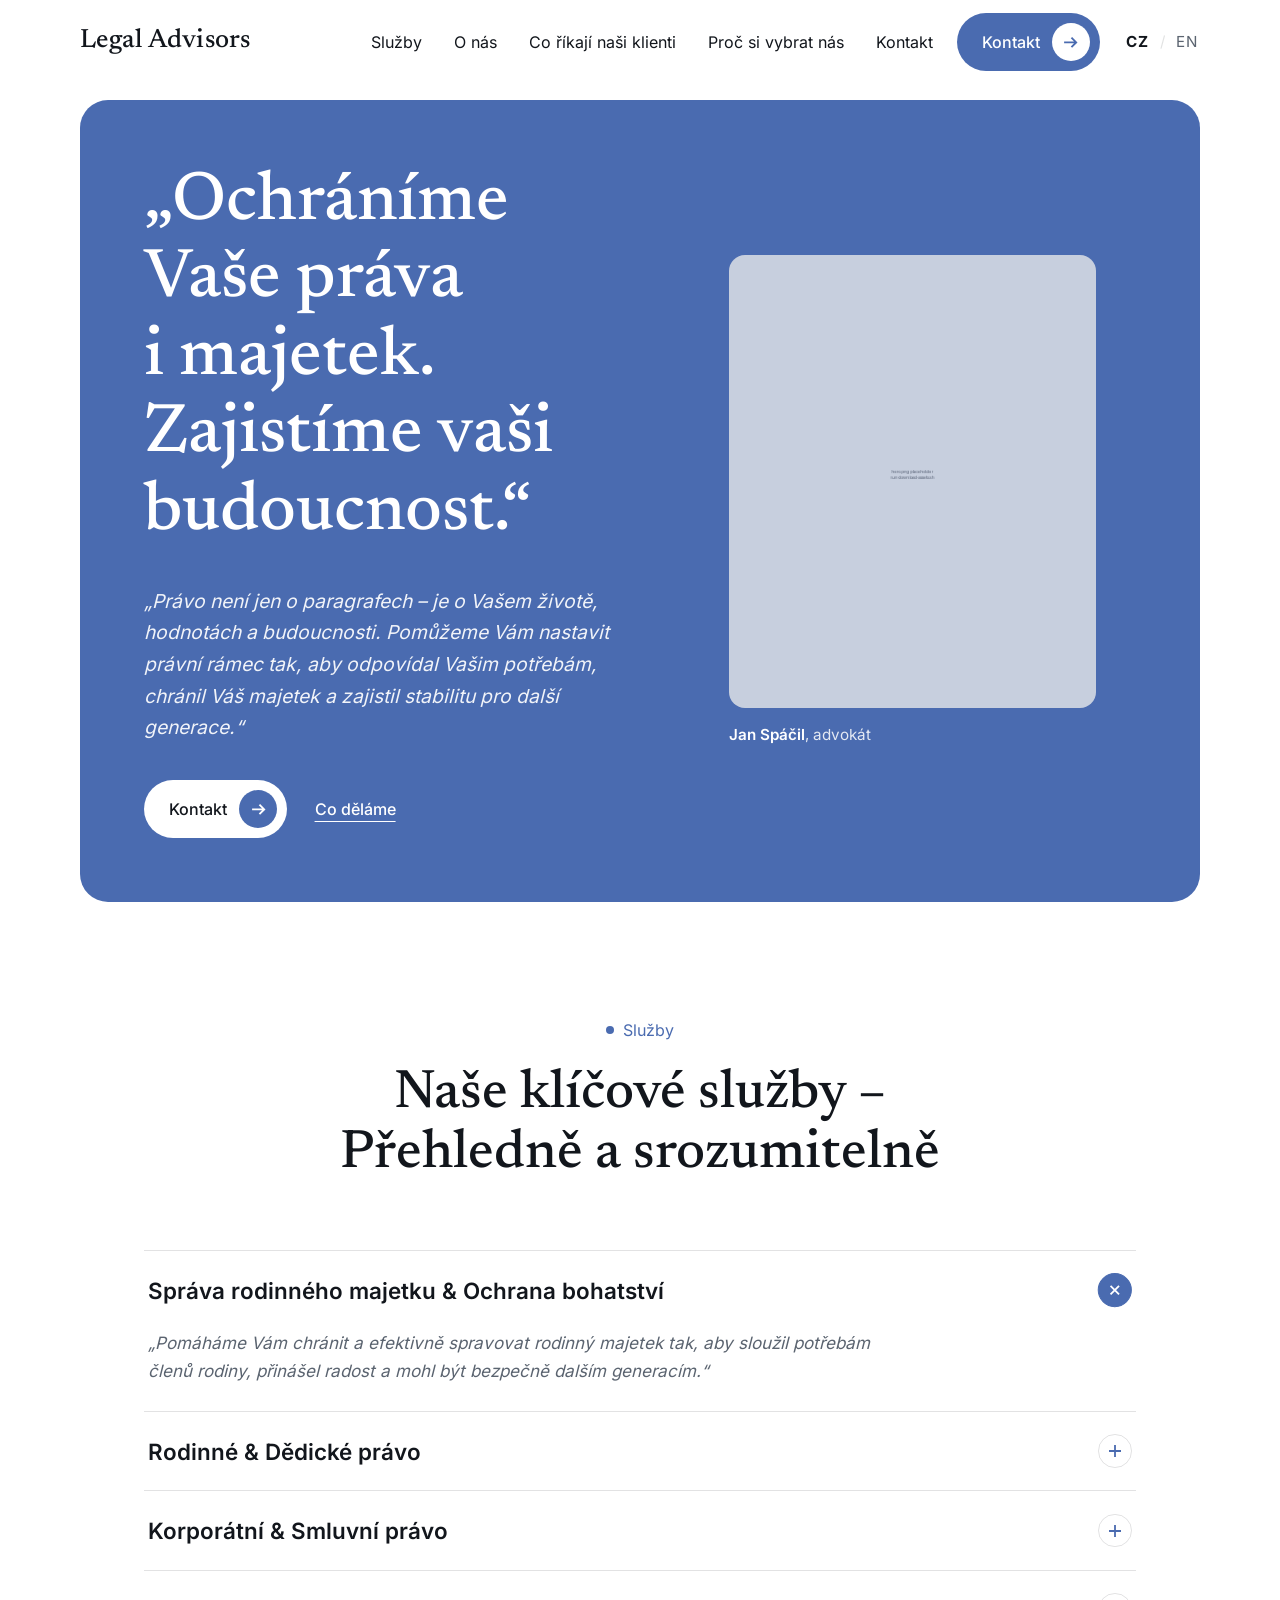
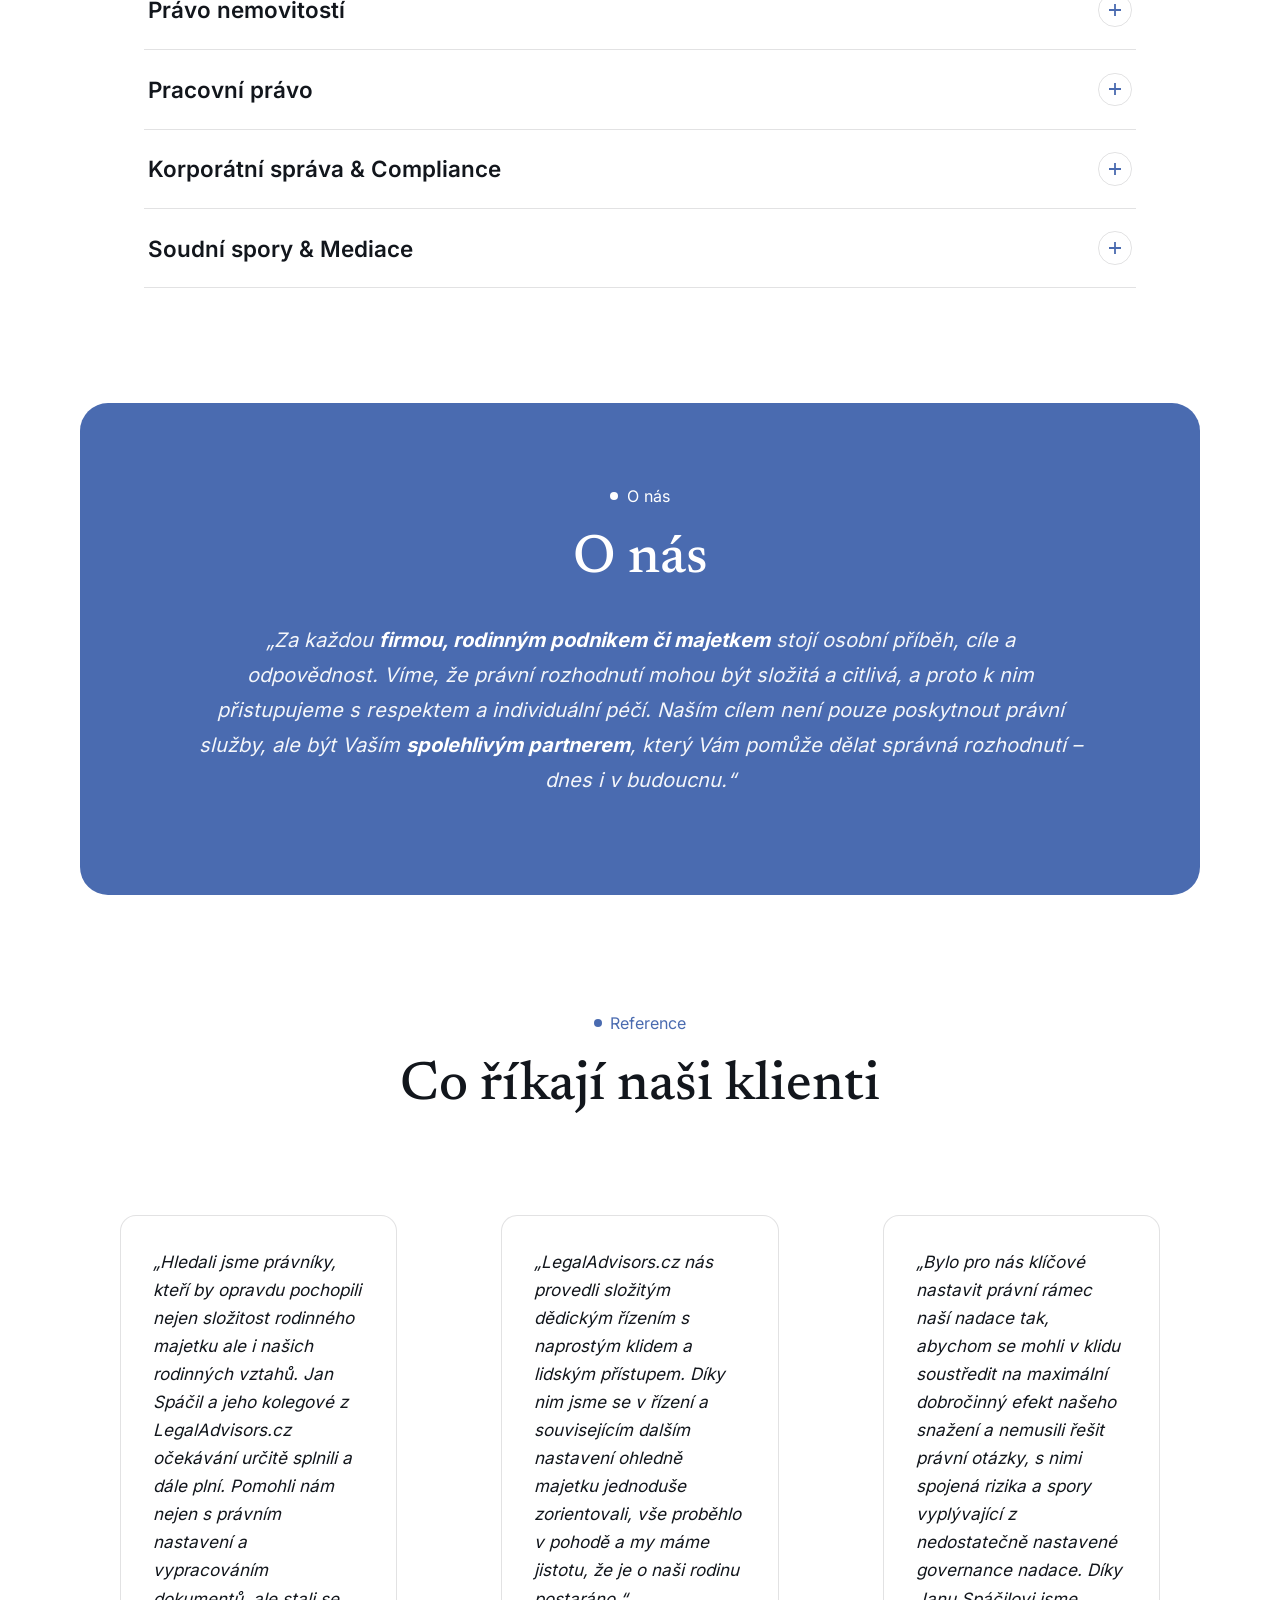
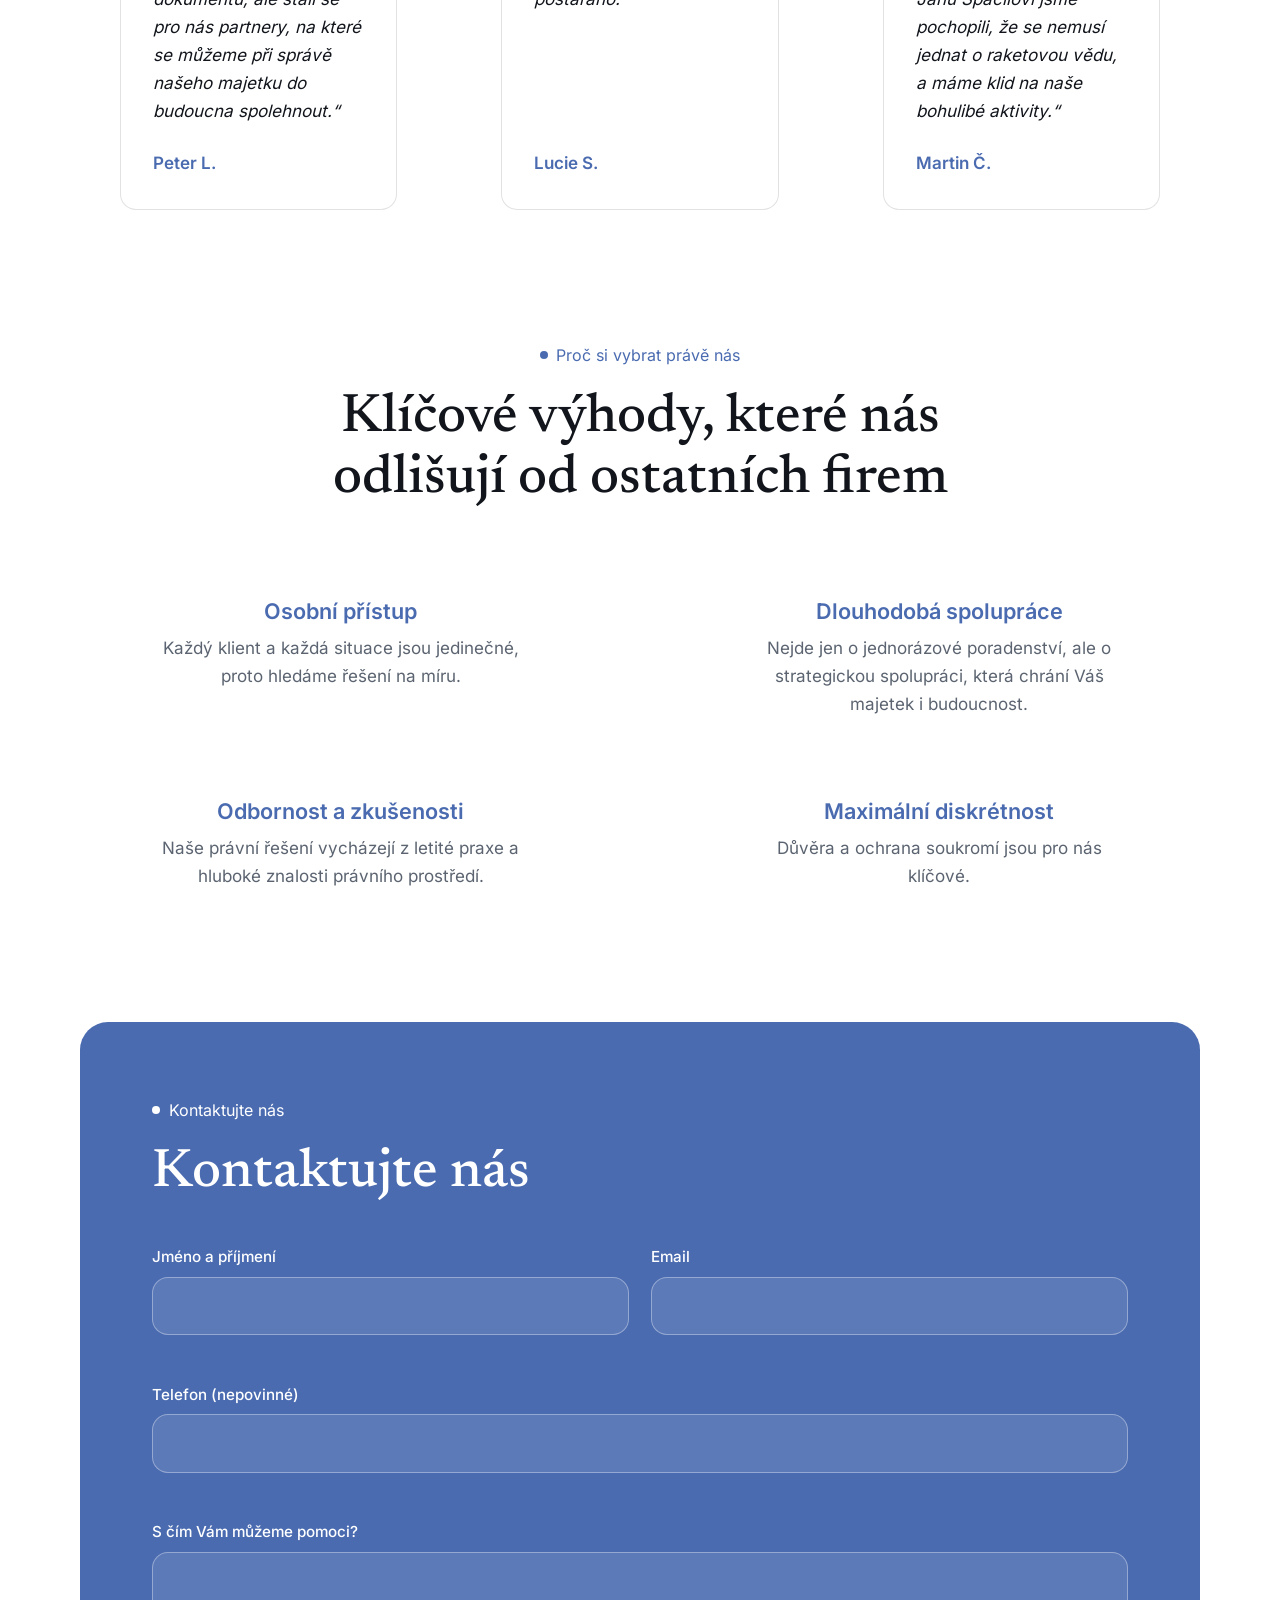
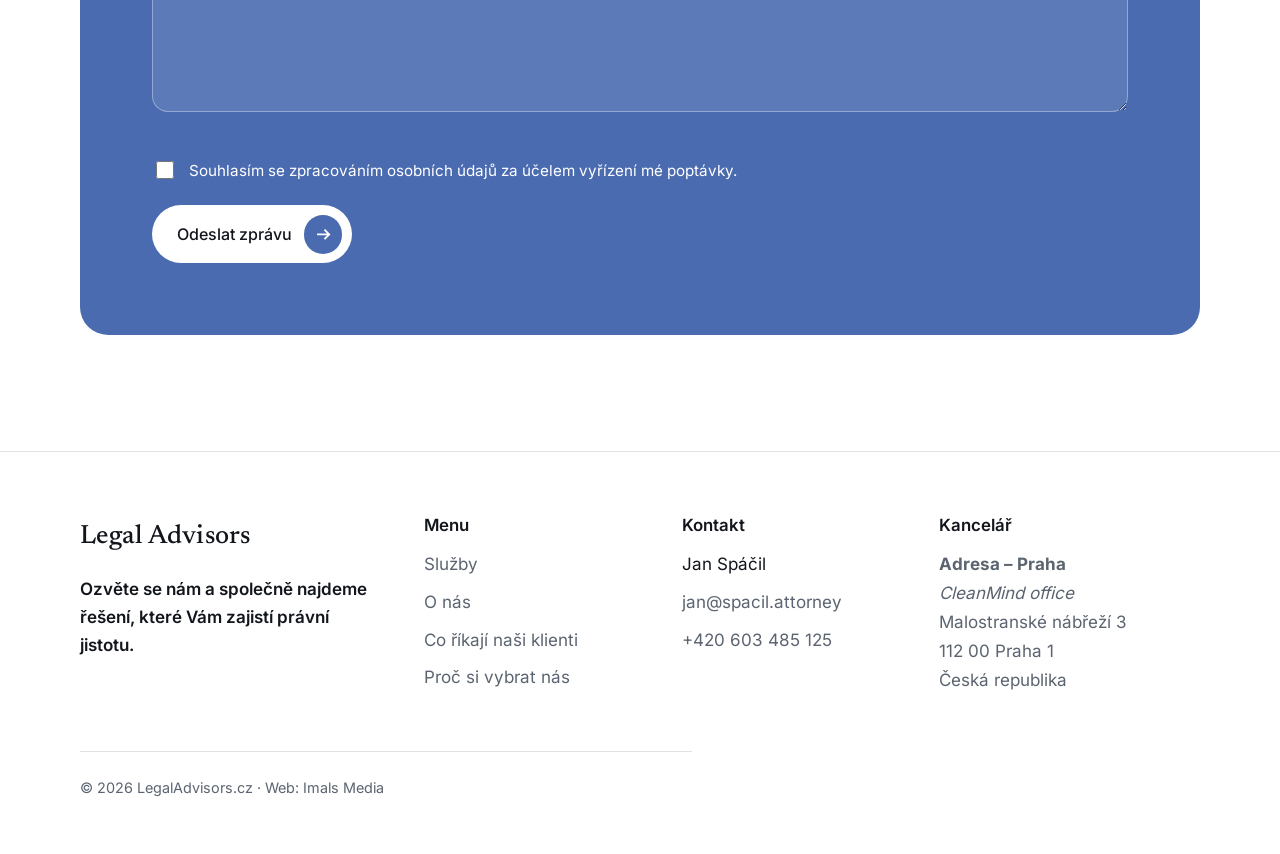
==== cz/index.html @ eec2914d "Add files via upload" ====
<!DOCTYPE html>
<html lang="cs">
<head>
  <meta charset="UTF-8">
  <meta name="viewport" content="width=device-width, initial-scale=1">
  <title>LegalAdvisors.cz | Advokátní služby pro rodiny, podnikatele a investory</title>
  <meta name="description" content="LegalAdvisors.cz — Spolupracujeme s podniky, investory a rodinami, abychom s jistotou a přehledností řešili složité právní záležitosti.">
  <link rel="canonical" href="https://legaladvisors.cz/cz/">
  <link rel="alternate" hreflang="cs" href="https://legaladvisors.cz/cz/">
  <link rel="alternate" hreflang="en" href="https://legaladvisors.cz/">
  <link rel="alternate" hreflang="x-default" href="https://legaladvisors.cz/">
  <meta property="og:type" content="website">
  <meta property="og:url" content="https://legaladvisors.cz/cz/">
  <meta property="og:title" content="LegalAdvisors.cz">
  <meta property="og:description" content="Ochráníme Vaše práva i majetek. Zajistíme vaši budoucnost.">
  <meta property="og:image" content="https://legaladvisors.cz/assets/img/og.png">
  <meta name="twitter:card" content="summary_large_image">
  <link rel="icon" href="/assets/img/favicon.svg" type="image/svg+xml">
  <link rel="preload" href="/assets/fonts/newsreader-latin-ext-wght-normal.woff2" as="font" type="font/woff2" crossorigin>
  <link rel="preload" href="/assets/fonts/inter-latin-ext-wght-normal.woff2" as="font" type="font/woff2" crossorigin>
  <link rel="stylesheet" href="/assets/css/style.css">
  <script type="application/ld+json">
  {
    "@context": "https://schema.org",
    "@type": "LegalService",
    "name": "LegalAdvisors.cz",
    "url": "https://legaladvisors.cz/",
    "email": "jan@spacil.attorney",
    "telephone": "+420603485125",
    "founder": { "@type": "Person", "name": "Jan Spáčil" },
    "address": {
      "@type": "PostalAddress",
      "streetAddress": "Malostranské nábřeží 3",
      "postalCode": "112 00",
      "addressLocality": "Praha 1",
      "addressCountry": "CZ"
    },
    "areaServed": "CZ"
  }
  </script>
</head>
<body>
  <a class="skip-link" href="#main">Přeskočit na obsah</a>

  <header class="site-header">
    <div class="container header-inner">
      <a class="logo" href="/cz/">Legal Advisors</a>
      <nav class="site-nav" id="site-nav" aria-label="Hlavní navigace">
        <ul>
          <li><a href="#services">Služby</a></li>
          <li><a href="#about">O nás</a></li>
          <li><a href="#stories">Co říkají naši klienti</a></li>
          <li><a href="#why-us">Proč si vybrat nás</a></li>
          <li><a href="#contact">Kontakt</a></li>
        </ul>
      </nav>
      <a class="btn btn-primary header-cta" href="#contact">
        <span class="btn-label">Kontakt</span>
        <span class="btn-icon" aria-hidden="true">
          <svg viewBox="0 0 16 16" fill="none" stroke="currentColor" stroke-width="1.8"><path d="M2 8h11M9 3.5 13.5 8 9 12.5"/></svg>
        </span>
      </a>
      <nav class="lang-switch" aria-label="Výběr jazyka">
        <span class="active" aria-current="true" lang="cs">CZ</span>
        <span class="sep" aria-hidden="true">/</span>
        <a href="/" hreflang="en" lang="en" data-lang-link>EN</a>
      </nav>
      <button class="nav-toggle" aria-expanded="false" aria-controls="site-nav" aria-label="Otevřít menu">
        <svg viewBox="0 0 20 20" fill="none" stroke="currentColor" stroke-width="1.8" aria-hidden="true"><path d="M2 5h16M2 10h16M2 15h16"/></svg>
      </button>
    </div>
  </header>

  <main id="main">

    <section class="hero container">
      <div class="hero-card on-blue">
        <div>
          <h1 class="hero-title">„Ochráníme Vaše práva i&nbsp;majetek. Zajistíme vaši budoucnost.“</h1>
          <p class="hero-quote">„Právo není jen o paragrafech – je o Vašem životě, hodnotách a budoucnosti. Pomůžeme Vám nastavit právní rámec tak, aby odpovídal Vašim potřebám, chránil Váš majetek a zajistil stabilitu pro další generace.“</p>
          <div class="hero-actions">
            <a class="btn btn-light" href="#contact">
              <span class="btn-label">Kontakt</span>
              <span class="btn-icon" aria-hidden="true">
                <svg viewBox="0 0 16 16" fill="none" stroke="currentColor" stroke-width="1.8"><path d="M2 8h11M9 3.5 13.5 8 9 12.5"/></svg>
              </span>
            </a>
            <a class="btn btn-ghost" href="#services">Co děláme</a>
          </div>
        </div>
        <figure class="hero-media">
          <img src="/assets/img/hero.png" alt="Advokát Jan Spáčil ve své kanceláři" width="890" height="1100" fetchpriority="high">
          <figcaption class="hero-caption"><strong>Jan Spáčil</strong>, advokát</figcaption>
        </figure>
      </div>
    </section>

    <section class="section container" id="services">
      <div class="section-head reveal">
        <p class="section-label">Služby</p>
        <h2 class="section-title">Naše klíčové služby – Přehledně a srozumitelně</h2>
      </div>
      <div class="services-list reveal">
        <div class="service is-open">
          <h3><button class="service-trigger" aria-expanded="true" aria-controls="service-1">
            <span>Správa rodinného majetku &amp; Ochrana bohatství</span>
            <span class="service-icon" aria-hidden="true"><svg viewBox="0 0 16 16" fill="none" stroke="currentColor" stroke-width="1.8"><path d="M8 2v12M2 8h12"/></svg></span>
          </button></h3>
          <div class="service-panel" id="service-1"><div>
            <p>„Pomáháme Vám chránit a efektivně spravovat rodinný majetek tak, aby sloužil potřebám členů rodiny, přinášel radost a mohl být bezpečně dalším generacím.“</p>
          </div></div>
        </div>
        <div class="service">
          <h3><button class="service-trigger" aria-expanded="false" aria-controls="service-2">
            <span>Rodinné &amp; Dědické právo</span>
            <span class="service-icon" aria-hidden="true"><svg viewBox="0 0 16 16" fill="none" stroke="currentColor" stroke-width="1.8"><path d="M8 2v12M2 8h12"/></svg></span>
          </button></h3>
          <div class="service-panel" id="service-2"><div>
            <p>„Provedeme Vás rodinnými právními záležitostmi s náležitou péčí a diskrétností – od plánování pozůstalosti až po spory o dědictví. Vždy přitom klademe důraz na spravedlnost a dlouhodobou stabilitu.“</p>
          </div></div>
        </div>
        <div class="service">
          <h3><button class="service-trigger" aria-expanded="false" aria-controls="service-3">
            <span>Korporátní &amp; Smluvní právo</span>
            <span class="service-icon" aria-hidden="true"><svg viewBox="0 0 16 16" fill="none" stroke="currentColor" stroke-width="1.8"><path d="M8 2v12M2 8h12"/></svg></span>
          </button></h3>
          <div class="service-panel" id="service-3"><div>
            <p>„Zajistíme, aby Vaše podnikání mělo pevné právní základy – od založení a vedení firmy po smluvní vztahy.“</p>
          </div></div>
        </div>
        <div class="service">
          <h3><button class="service-trigger" aria-expanded="false" aria-controls="service-4">
            <span>Právo nemovitostí</span>
            <span class="service-icon" aria-hidden="true"><svg viewBox="0 0 16 16" fill="none" stroke="currentColor" stroke-width="1.8"><path d="M8 2v12M2 8h12"/></svg></span>
          </button></h3>
          <div class="service-panel" id="service-4"><div>
            <p>„Bezpečná akvizice, prodej i správa nemovitostí s důrazem na právní jistotu a ochranu Vašich investic.“</p>
          </div></div>
        </div>
        <div class="service">
          <h3><button class="service-trigger" aria-expanded="false" aria-controls="service-5">
            <span>Pracovní právo</span>
            <span class="service-icon" aria-hidden="true"><svg viewBox="0 0 16 16" fill="none" stroke="currentColor" stroke-width="1.8"><path d="M8 2v12M2 8h12"/></svg></span>
          </button></h3>
          <div class="service-panel" id="service-5"><div>
            <p>„Pomůžeme Vám nastavit pracovněprávní vztahy tak, aby byly férové a bezpečné pro všechny strany a sloužily Vašemu podnikání.“</p>
          </div></div>
        </div>
        <div class="service">
          <h3><button class="service-trigger" aria-expanded="false" aria-controls="service-6">
            <span>Korporátní správa &amp; Compliance</span>
            <span class="service-icon" aria-hidden="true"><svg viewBox="0 0 16 16" fill="none" stroke="currentColor" stroke-width="1.8"><path d="M8 2v12M2 8h12"/></svg></span>
          </button></h3>
          <div class="service-panel" id="service-6"><div>
            <p>„Právní dohled nad správou a řízením firmy, který minimalizuje rizika a posiluje její stabilitu.“</p>
          </div></div>
        </div>
        <div class="service">
          <h3><button class="service-trigger" aria-expanded="false" aria-controls="service-7">
            <span>Soudní spory &amp; Mediace</span>
            <span class="service-icon" aria-hidden="true"><svg viewBox="0 0 16 16" fill="none" stroke="currentColor" stroke-width="1.8"><path d="M8 2v12M2 8h12"/></svg></span>
          </button></h3>
          <div class="service-panel" id="service-7"><div>
            <p>„Najdeme nejefektivnější cestu k vyřešení sporů – ať už prostřednictvím vyjednávání, mediace nebo soudního řízení.“</p>
          </div></div>
        </div>
      </div>
    </section>

    <section class="section container" id="about">
      <div class="about-card on-blue reveal">
        <p class="section-label">O nás</p>
        <h2 class="section-title">O nás</h2>
        <p class="about-text">„Za každou <strong>firmou, rodinným podnikem či majetkem</strong> stojí osobní příběh, cíle a odpovědnost. Víme, že právní rozhodnutí mohou být složitá a citlivá, a proto k nim přistupujeme s respektem a individuální péčí. Naším cílem není pouze poskytnout právní služby, ale být Vaším <strong>spolehlivým partnerem</strong>, který Vám pomůže dělat správná rozhodnutí – dnes i v budoucnu.“</p>
      </div>
    </section>

    <section class="section container" id="stories">
      <div class="section-head reveal">
        <p class="section-label">Reference</p>
        <h2 class="section-title">Co říkají naši klienti</h2>
      </div>
      <div class="stories-grid">
        <figure class="story-card reveal">
          <blockquote>
            <p>„Hledali jsme právníky, kteří by opravdu pochopili nejen složitost rodinného majetku ale i našich rodinných vztahů. Jan Spáčil a jeho kolegové z LegalAdvisors.cz očekávání určitě splnili a dále plní. Pomohli nám nejen s právním nastavení a vypracováním dokumentů, ale stali se pro nás partnery, na které se můžeme při správě našeho majetku do budoucna spolehnout.“</p>
          </blockquote>
          <figcaption>Peter L.</figcaption>
        </figure>
        <figure class="story-card reveal">
          <blockquote>
            <p>„LegalAdvisors.cz nás provedli složitým dědickým řízením s naprostým klidem a lidským přístupem. Díky nim jsme se v řízení a souvisejícím dalším nastavení ohledně majetku jednoduše zorientovali, vše proběhlo v pohodě a my máme jistotu, že je o naši rodinu postaráno.“</p>
          </blockquote>
          <figcaption>Lucie S.</figcaption>
        </figure>
        <figure class="story-card reveal">
          <blockquote>
            <p>„Bylo pro nás klíčové nastavit právní rámec naší nadace tak, abychom se mohli v klidu soustředit na maximální dobročinný efekt našeho snažení a nemusili řešit právní otázky, s nimi spojená rizika a spory vyplývající z nedostatečně nastavené governance nadace. Díky Janu Spáčilovi jsme pochopili, že se nemusí jednat o raketovou vědu, a máme klid na naše bohulibé aktivity.“</p>
          </blockquote>
          <figcaption>Martin Č.</figcaption>
        </figure>
      </div>
    </section>

    <section class="section container" id="why-us">
      <div class="section-head reveal">
        <p class="section-label">Proč si vybrat právě nás</p>
        <h2 class="section-title">Klíčové výhody, které nás odlišují od ostatních firem</h2>
      </div>
      <div class="benefits-grid">
        <div class="benefit reveal">
          <h3>Osobní přístup</h3>
          <p>Každý klient a každá situace jsou jedinečné, proto hledáme řešení na míru.</p>
        </div>
        <div class="benefit reveal">
          <h3>Dlouhodobá spolupráce</h3>
          <p>Nejde jen o jednorázové poradenství, ale o strategickou spolupráci, která chrání Váš majetek i budoucnost.</p>
        </div>
        <div class="benefit reveal">
          <h3>Odbornost a zkušenosti</h3>
          <p>Naše právní řešení vycházejí z letité praxe a hluboké znalosti právního prostředí.</p>
        </div>
        <div class="benefit reveal">
          <h3>Maximální diskrétnost</h3>
          <p>Důvěra a ochrana soukromí jsou pro nás klíčové.</p>
        </div>
      </div>
    </section>

    <section class="section container" id="contact">
      <div class="contact-card on-blue reveal">
        <p class="section-label">Kontaktujte nás</p>
        <h2 class="section-title">Kontaktujte nás</h2>
        <form class="contact-form" id="contact-form" novalidate>
          <p class="hp-field" aria-hidden="true">
            <label for="company">Nevyplňujte</label>
            <input type="text" id="company" name="company" tabindex="-1" autocomplete="off">
          </p>
          <div class="form-field">
            <label for="f-name">Jméno a příjmení</label>
            <input type="text" id="f-name" name="name" autocomplete="name" required aria-describedby="err-name">
            <p class="field-error" id="err-name"></p>
          </div>
          <div class="form-field">
            <label for="f-email">Email</label>
            <input type="email" id="f-email" name="email" autocomplete="email" required aria-describedby="err-email">
            <p class="field-error" id="err-email"></p>
          </div>
          <div class="form-field span-2">
            <label for="f-phone">Telefon (nepovinné)</label>
            <input type="tel" id="f-phone" name="phone" autocomplete="tel" aria-describedby="err-phone">
            <p class="field-error" id="err-phone"></p>
          </div>
          <div class="form-field span-2">
            <label for="f-message">S čím Vám můžeme pomoci?</label>
            <textarea id="f-message" name="message" required aria-describedby="err-message"></textarea>
            <p class="field-error" id="err-message"></p>
          </div>
          <label class="form-consent">
            <input type="checkbox" name="consent" required>
            <span>Souhlasím se zpracováním osobních údajů za účelem vyřízení mé poptávky.</span>
          </label>
          <div class="form-footer">
            <button class="btn btn-light" type="submit">
              <span class="btn-label">Odeslat zprávu</span>
              <span class="btn-icon" aria-hidden="true">
                <svg viewBox="0 0 16 16" fill="none" stroke="currentColor" stroke-width="1.8"><path d="M2 8h11M9 3.5 13.5 8 9 12.5"/></svg>
              </span>
            </button>
            <p class="form-status" role="status" aria-live="polite"></p>
          </div>
        </form>
      </div>
    </section>

  </main>

  <footer class="site-footer">
    <div class="container">
      <div class="footer-grid">
        <div class="footer-brand">
          <a class="logo" href="/cz/">Legal Advisors</a>
          <p class="footer-tagline">Ozvěte se nám a společně najdeme řešení, které Vám zajistí právní jistotu.</p>
        </div>
        <div class="footer-col">
          <h2>Menu</h2>
          <ul>
            <li><a href="#services">Služby</a></li>
            <li><a href="#about">O nás</a></li>
            <li><a href="#stories">Co říkají naši klienti</a></li>
            <li><a href="#why-us">Proč si vybrat nás</a></li>
          </ul>
        </div>
        <div class="footer-col">
          <h2>Kontakt</h2>
          <ul>
            <li>Jan Spáčil</li>
            <li><a href="mailto:jan@spacil.attorney">jan@spacil.attorney</a></li>
            <li><a href="tel:+420603485125">+420 603 485 125</a></li>
          </ul>
        </div>
        <div class="footer-col">
          <h2>Kancelář</h2>
          <address>
            <strong>Adresa – Praha</strong><br>
            <span class="office-name">CleanMind office</span><br>
            Malostranské nábřeží 3<br>
            112 00 Praha 1<br>
            Česká republika
          </address>
        </div>
      </div>
      <p class="footer-bottom">© <span data-year>2025</span> LegalAdvisors.cz · Web: Imals Media</p>
    </div>
  </footer>

  <script src="/assets/js/main.js" defer></script>
</body>
</html>
---- assets/css/style.css ----
/* LegalAdvisors.cz — shared stylesheet
   Visual language preserved from the Framer original:
   blue rounded blocks, serif display, pill buttons, dot section labels.
   Fixes applied: 1200px container, 68ch measure, accordion services,
   testimonial cards, visible form fields, styled language switcher. */

/* ---------- Fonts ---------- */
@font-face {
  font-family: "Newsreader";
  src: url("../fonts/newsreader-latin-wght-normal.woff2") format("woff2-variations");
  font-weight: 200 800;
  font-style: normal;
  font-display: swap;
  unicode-range: U+0000-00FF, U+2013-2014, U+2018-201F, U+2026;
}
@font-face {
  font-family: "Newsreader";
  src: url("../fonts/newsreader-latin-ext-wght-normal.woff2") format("woff2-variations");
  font-weight: 200 800;
  font-style: normal;
  font-display: swap;
  unicode-range: U+0100-024F, U+1E00-1EFF;
}
@font-face {
  font-family: "Inter";
  src: url("../fonts/inter-latin-wght-normal.woff2") format("woff2-variations");
  font-weight: 100 900;
  font-style: normal;
  font-display: swap;
  unicode-range: U+0000-00FF, U+2013-2014, U+2018-201F, U+2026;
}
@font-face {
  font-family: "Inter";
  src: url("../fonts/inter-latin-ext-wght-normal.woff2") format("woff2-variations");
  font-weight: 100 900;
  font-style: normal;
  font-display: swap;
  unicode-range: U+0100-024F, U+1E00-1EFF;
}

/* ---------- Tokens ---------- */
:root {
  --blue: #4a6bb0;
  --blue-dark: #3d5a97;
  --blue-tint: rgba(74, 107, 176, 0.08);
  --ink: #12161c;
  --muted: #5b6470;
  --paper: #ffffff;
  --line: rgba(18, 22, 28, 0.12);
  --line-on-blue: rgba(255, 255, 255, 0.35);
  --radius-lg: 28px;
  --radius-md: 16px;
  --radius-pill: 999px;
  --container: 1200px;
  --measure: 68ch;
  --gutter: clamp(1.25rem, 4vw, 2.5rem);
  --section-gap: clamp(4rem, 9vw, 7.5rem);
  --font-display: "Newsreader", Georgia, "Times New Roman", serif;
  --font-body: "Inter", -apple-system, "Segoe UI", Roboto, sans-serif;
}

/* ---------- Reset & base ---------- */
*,
*::before,
*::after {
  box-sizing: border-box;
}
html {
  scroll-behavior: smooth;
  scroll-padding-top: 6rem;
}
body {
  margin: 0;
  font-family: var(--font-body);
  font-size: 1.0625rem;
  line-height: 1.65;
  color: var(--ink);
  background: var(--paper);
  -webkit-font-smoothing: antialiased;
}
img {
  max-width: 100%;
  height: auto;
  display: block;
}
h1,
h2,
h3 {
  font-family: var(--font-display);
  font-weight: 500;
  line-height: 1.12;
  margin: 0 0 0.6em;
  text-wrap: balance;
}
p {
  margin: 0 0 1em;
  max-width: var(--measure);
}
a {
  color: inherit;
}
:focus-visible {
  outline: 3px solid var(--blue);
  outline-offset: 3px;
  border-radius: 4px;
}
.on-blue :focus-visible {
  outline-color: #fff;
}

.container {
  max-width: var(--container);
  margin-inline: auto;
  padding-inline: var(--gutter);
}

.skip-link {
  position: absolute;
  left: 1rem;
  top: -100%;
  z-index: 100;
  background: var(--ink);
  color: #fff;
  padding: 0.7rem 1.2rem;
  border-radius: var(--radius-pill);
  text-decoration: none;
}
.skip-link:focus {
  top: 1rem;
}

/* ---------- Section label (blue dot) ---------- */
.section-label {
  display: inline-flex;
  align-items: center;
  gap: 0.55rem;
  font-size: 1rem;
  color: var(--blue);
  margin-bottom: 1.25rem;
}
.section-label::before {
  content: "";
  width: 0.5em;
  height: 0.5em;
  border-radius: 50%;
  background: currentColor;
  flex: none;
}
.on-blue .section-label {
  color: #fff;
}

/* ---------- Buttons ---------- */
.btn {
  display: inline-flex;
  align-items: center;
  gap: 0.75rem;
  font-family: var(--font-body);
  font-size: 1rem;
  font-weight: 500;
  text-decoration: none;
  border-radius: var(--radius-pill);
  padding: 0.55rem 0.55rem 0.55rem 1.5rem;
  border: 1px solid transparent;
  cursor: pointer;
  transition: background-color 0.2s ease, border-color 0.2s ease, color 0.2s ease;
}
.btn .btn-icon {
  width: 2.4rem;
  height: 2.4rem;
  border-radius: 50%;
  display: grid;
  place-items: center;
  flex: none;
}
.btn .btn-icon svg {
  width: 1.05rem;
  height: 1.05rem;
}
.btn-primary {
  background: var(--blue);
  color: #fff;
}
.btn-primary:hover {
  background: var(--blue-dark);
}
.btn-primary .btn-icon {
  background: #fff;
  color: var(--blue);
}
.btn-light {
  background: #fff;
  color: var(--ink);
}
.btn-light:hover {
  background: #eef1f7;
}
.btn-light .btn-icon {
  background: var(--blue);
  color: #fff;
}
.btn-ghost {
  padding: 0.55rem 0.4rem;
  color: inherit;
  text-decoration: underline;
  text-underline-offset: 0.35em;
  text-decoration-thickness: 1px;
}
.btn-ghost:hover {
  text-decoration-thickness: 2px;
}

/* ---------- Header ---------- */
.site-header {
  position: sticky;
  top: 0;
  z-index: 50;
  background: rgba(255, 255, 255, 0.92);
  backdrop-filter: blur(10px);
  transition: box-shadow 0.25s ease;
}
.site-header.is-scrolled {
  box-shadow: 0 1px 0 var(--line), 0 8px 24px rgba(18, 22, 28, 0.06);
}
.header-inner {
  display: flex;
  align-items: center;
  gap: 1.5rem;
  min-height: 5.25rem;
}
.logo {
  font-family: var(--font-display);
  font-size: 1.65rem;
  font-weight: 500;
  text-decoration: none;
  letter-spacing: 0.01em;
  margin-right: auto;
}
.site-nav ul {
  display: flex;
  gap: clamp(1rem, 2.5vw, 2.25rem);
  list-style: none;
  margin: 0;
  padding: 0;
}
.site-nav a {
  text-decoration: none;
  font-size: 1rem;
  color: var(--ink);
  padding-block: 0.4rem;
}
.site-nav a:hover {
  color: var(--blue);
}
.lang-switch {
  display: inline-flex;
  align-items: center;
  gap: 0.4rem;
  font-size: 0.95rem;
  letter-spacing: 0.04em;
}
.lang-switch a,
.lang-switch span {
  text-decoration: none;
  padding: 0.25rem 0.15rem;
}
.lang-switch .active {
  font-weight: 700;
  color: var(--ink);
}
.lang-switch a:not(.active) {
  color: var(--muted);
}
.lang-switch a:not(.active):hover {
  color: var(--blue);
}
.lang-switch .sep {
  color: var(--line);
}

.nav-toggle {
  display: none;
  background: none;
  border: 1px solid var(--line);
  border-radius: var(--radius-md);
  padding: 0.55rem 0.7rem;
  cursor: pointer;
}
.nav-toggle svg {
  width: 1.35rem;
  height: 1.35rem;
  display: block;
}

@media (max-width: 900px) {
  .nav-toggle {
    display: block;
    order: 5;
  }
  .header-cta {
    display: none;
  }
  .site-nav {
    position: absolute;
    inset: 100% 0 auto 0;
    background: #fff;
    border-bottom: 1px solid var(--line);
    display: none;
    padding: 0.75rem var(--gutter) 1.5rem;
  }
  .site-nav.is-open {
    display: block;
  }
  .site-nav ul {
    flex-direction: column;
    gap: 0.25rem;
  }
  .site-nav a {
    display: block;
    padding: 0.75rem 0;
    font-size: 1.1rem;
    border-bottom: 1px solid var(--line);
  }
}

/* ---------- Hero ---------- */
.hero {
  padding-top: 1rem;
}
.hero-card {
  background: var(--blue);
  color: #fff;
  border-radius: var(--radius-lg);
  padding: clamp(2rem, 5vw, 4rem);
  display: grid;
  grid-template-columns: 1.05fr 0.95fr;
  gap: clamp(2rem, 4vw, 4rem);
  align-items: center;
}
.hero-title {
  font-size: clamp(2.5rem, 5.4vw, 4.4rem);
  margin-bottom: 0.5em;
}
.hero-quote {
  font-style: italic;
  font-size: clamp(1.05rem, 1.6vw, 1.2rem);
  color: rgba(255, 255, 255, 0.92);
  max-width: 52ch;
}
.hero-actions {
  display: flex;
  align-items: center;
  gap: 1.25rem;
  flex-wrap: wrap;
  margin-top: 2.25rem;
}
.hero-media {
  position: relative;
}
.hero-media img {
  width: 100%;
  border-radius: var(--radius-md);
  object-fit: cover;
  aspect-ratio: 890 / 1100;
}
.hero-caption {
  margin: 0.9rem 0 0;
  font-size: 0.95rem;
  color: rgba(255, 255, 255, 0.85);
}
.hero-caption strong {
  color: #fff;
  font-weight: 600;
}
@media (max-width: 860px) {
  .hero-card {
    grid-template-columns: 1fr;
  }
  .hero-media img {
    aspect-ratio: 4 / 3;
    object-position: top;
  }
}

/* ---------- Generic section ---------- */
.section {
  padding-top: var(--section-gap);
}
.section-head {
  text-align: center;
  display: flex;
  flex-direction: column;
  align-items: center;
}
.section-title {
  font-size: clamp(2rem, 4.4vw, 3.4rem);
  max-width: 22ch;
}

/* ---------- Services accordion ---------- */
.services-list {
  max-width: 62rem;
  margin: 2rem auto 0;
  border-top: 1px solid var(--line);
}
.service {
  border-bottom: 1px solid var(--line);
}
.service h3 {
  margin: 0;
  font-family: var(--font-body);
}
.service-trigger {
  width: 100%;
  display: flex;
  align-items: center;
  justify-content: space-between;
  gap: 1.5rem;
  background: none;
  border: 0;
  padding: 1.4rem 0.25rem;
  font: inherit;
  font-size: clamp(1.15rem, 2vw, 1.4rem);
  font-weight: 600;
  color: var(--ink);
  text-align: left;
  cursor: pointer;
}
.service-trigger:hover {
  color: var(--blue);
}
.service-icon {
  flex: none;
  width: 2.1rem;
  height: 2.1rem;
  border-radius: 50%;
  border: 1px solid var(--line);
  display: grid;
  place-items: center;
  color: var(--blue);
  transition: transform 0.25s ease, background-color 0.25s ease,
    color 0.25s ease;
}
.service-icon svg {
  width: 1rem;
  height: 1rem;
}
.service-trigger[aria-expanded="true"] .service-icon {
  transform: rotate(45deg);
  background: var(--blue);
  border-color: var(--blue);
  color: #fff;
}
.service-panel {
  display: grid;
  grid-template-rows: 0fr;
  transition: grid-template-rows 0.3s ease;
}
.service-panel > div {
  overflow: hidden;
}
.service-panel p {
  font-style: italic;
  color: var(--muted);
  padding: 0 0.25rem 1.6rem;
  margin: 0;
}
.service.is-open .service-panel {
  grid-template-rows: 1fr;
}

/* ---------- About ---------- */
.about-card {
  background: var(--blue);
  color: #fff;
  border-radius: var(--radius-lg);
  padding: clamp(2.5rem, 6vw, 5rem) clamp(1.5rem, 5vw, 4rem);
  text-align: center;
}
.about-card .section-title {
  margin-inline: auto;
}
.about-text {
  font-style: italic;
  font-size: clamp(1.05rem, 1.8vw, 1.25rem);
  line-height: 1.75;
  max-width: var(--measure);
  margin-inline: auto;
  color: rgba(255, 255, 255, 0.94);
}
.about-text strong {
  color: #fff;
}

/* ---------- Stories ---------- */
.stories-grid {
  display: grid;
  grid-template-columns: repeat(3, 1fr);
  gap: 1.5rem;
  margin-top: 3rem;
  align-items: stretch;
}
.story-card {
  display: flex;
  flex-direction: column;
  gap: 1.5rem;
  background: #fff;
  border: 1px solid var(--line);
  border-radius: var(--radius-md);
  padding: 2rem;
}
.story-card blockquote {
  margin: 0;
  font-style: italic;
  color: var(--ink);
  flex: 1;
}
.story-card blockquote p {
  max-width: none;
  margin: 0;
}
.story-card figcaption {
  font-weight: 600;
  color: var(--blue);
}
@media (max-width: 980px) {
  .stories-grid {
    grid-template-columns: 1fr 1fr;
  }
}
@media (max-width: 640px) {
  .stories-grid {
    grid-template-columns: 1fr;
  }
}

/* ---------- Why us ---------- */
.benefits-grid {
  display: grid;
  grid-template-columns: 1fr 1fr;
  gap: clamp(2rem, 5vw, 4rem) clamp(2rem, 6vw, 6rem);
  margin-top: 3.5rem;
  text-align: center;
}
.benefit h3 {
  font-family: var(--font-body);
  font-size: 1.35rem;
  font-weight: 600;
  color: var(--blue);
  margin-bottom: 0.5em;
}
.benefit p {
  margin-inline: auto;
  max-width: 34ch;
  color: var(--muted);
}
@media (max-width: 720px) {
  .benefits-grid {
    grid-template-columns: 1fr;
  }
}

/* ---------- Contact ---------- */
.contact-card {
  background: var(--blue);
  color: #fff;
  border-radius: var(--radius-lg);
  padding: clamp(2.5rem, 6vw, 4.5rem);
}
.contact-card .section-title {
  max-width: none;
}
.contact-form {
  margin-top: 2.5rem;
  display: grid;
  grid-template-columns: 1fr 1fr;
  gap: 1.4rem;
}
.form-field {
  display: flex;
  flex-direction: column;
  gap: 0.45rem;
}
.form-field.span-2 {
  grid-column: 1 / -1;
}
.form-field label {
  font-size: 0.95rem;
  font-weight: 500;
}
.form-field input,
.form-field textarea {
  font: inherit;
  color: #fff;
  background: rgba(255, 255, 255, 0.1);
  border: 1px solid var(--line-on-blue);
  border-radius: var(--radius-md);
  padding: 0.9rem 1.1rem;
  transition: border-color 0.2s ease, background-color 0.2s ease;
}
.form-field input::placeholder,
.form-field textarea::placeholder {
  color: rgba(255, 255, 255, 0.55);
}
.form-field input:focus,
.form-field textarea:focus {
  outline: none;
  border-color: #fff;
  background: rgba(255, 255, 255, 0.16);
}
.form-field textarea {
  min-height: 10rem;
  resize: vertical;
}
.form-field input[aria-invalid="true"],
.form-field textarea[aria-invalid="true"] {
  border-color: #ffd2d2;
}
.field-error {
  font-size: 0.875rem;
  color: #ffd2d2;
  min-height: 1.2em;
  margin: 0;
}
.form-consent {
  grid-column: 1 / -1;
  display: flex;
  align-items: flex-start;
  gap: 0.75rem;
  font-size: 0.95rem;
}
.form-consent input {
  width: 1.15rem;
  height: 1.15rem;
  margin-top: 0.2rem;
  accent-color: #fff;
  flex: none;
}
.form-footer {
  grid-column: 1 / -1;
  display: flex;
  align-items: center;
  gap: 1.25rem;
  flex-wrap: wrap;
}
.form-status {
  margin: 0;
  font-size: 0.95rem;
  min-height: 1.4em;
}
.form-status[data-state="error"] {
  color: #ffd2d2;
}
.hp-field {
  position: absolute !important;
  left: -9999px;
  width: 1px;
  height: 1px;
  overflow: hidden;
}
@media (max-width: 720px) {
  .contact-form {
    grid-template-columns: 1fr;
  }
  .form-field.span-2 {
    grid-column: auto;
  }
}

/* ---------- Footer ---------- */
.site-footer {
  margin-top: var(--section-gap);
  border-top: 1px solid var(--line);
  padding: 4rem 0 2.5rem;
}
.footer-grid {
  display: grid;
  grid-template-columns: 1.4fr 1fr 1fr 1.2fr;
  gap: 2.5rem;
}
.footer-brand .logo {
  display: inline-block;
  margin-bottom: 1rem;
}
.footer-tagline {
  font-weight: 600;
  max-width: 30ch;
}
.footer-col h2 {
  font-family: var(--font-body);
  font-size: 1.05rem;
  font-weight: 600;
  margin-bottom: 1rem;
}
.footer-col ul {
  list-style: none;
  margin: 0;
  padding: 0;
  display: grid;
  gap: 0.6rem;
}
.footer-col a {
  text-decoration: none;
  color: var(--muted);
}
.footer-col a:hover {
  color: var(--blue);
}
.footer-col address {
  font-style: normal;
  color: var(--muted);
  line-height: 1.7;
}
.footer-col address .office-name {
  font-style: italic;
}
.footer-bottom {
  margin-top: 3.5rem;
  padding-top: 1.5rem;
  border-top: 1px solid var(--line);
  font-size: 0.9rem;
  color: var(--muted);
}
@media (max-width: 900px) {
  .footer-grid {
    grid-template-columns: 1fr 1fr;
  }
}
@media (max-width: 560px) {
  .footer-grid {
    grid-template-columns: 1fr;
  }
}

/* ---------- Reveal animation ---------- */
@media (prefers-reduced-motion: no-preference) {
  .reveal {
    opacity: 0;
    transform: translateY(12px);
    transition: opacity 0.55s ease, transform 0.55s ease;
  }
  .reveal.is-visible {
    opacity: 1;
    transform: none;
  }
}
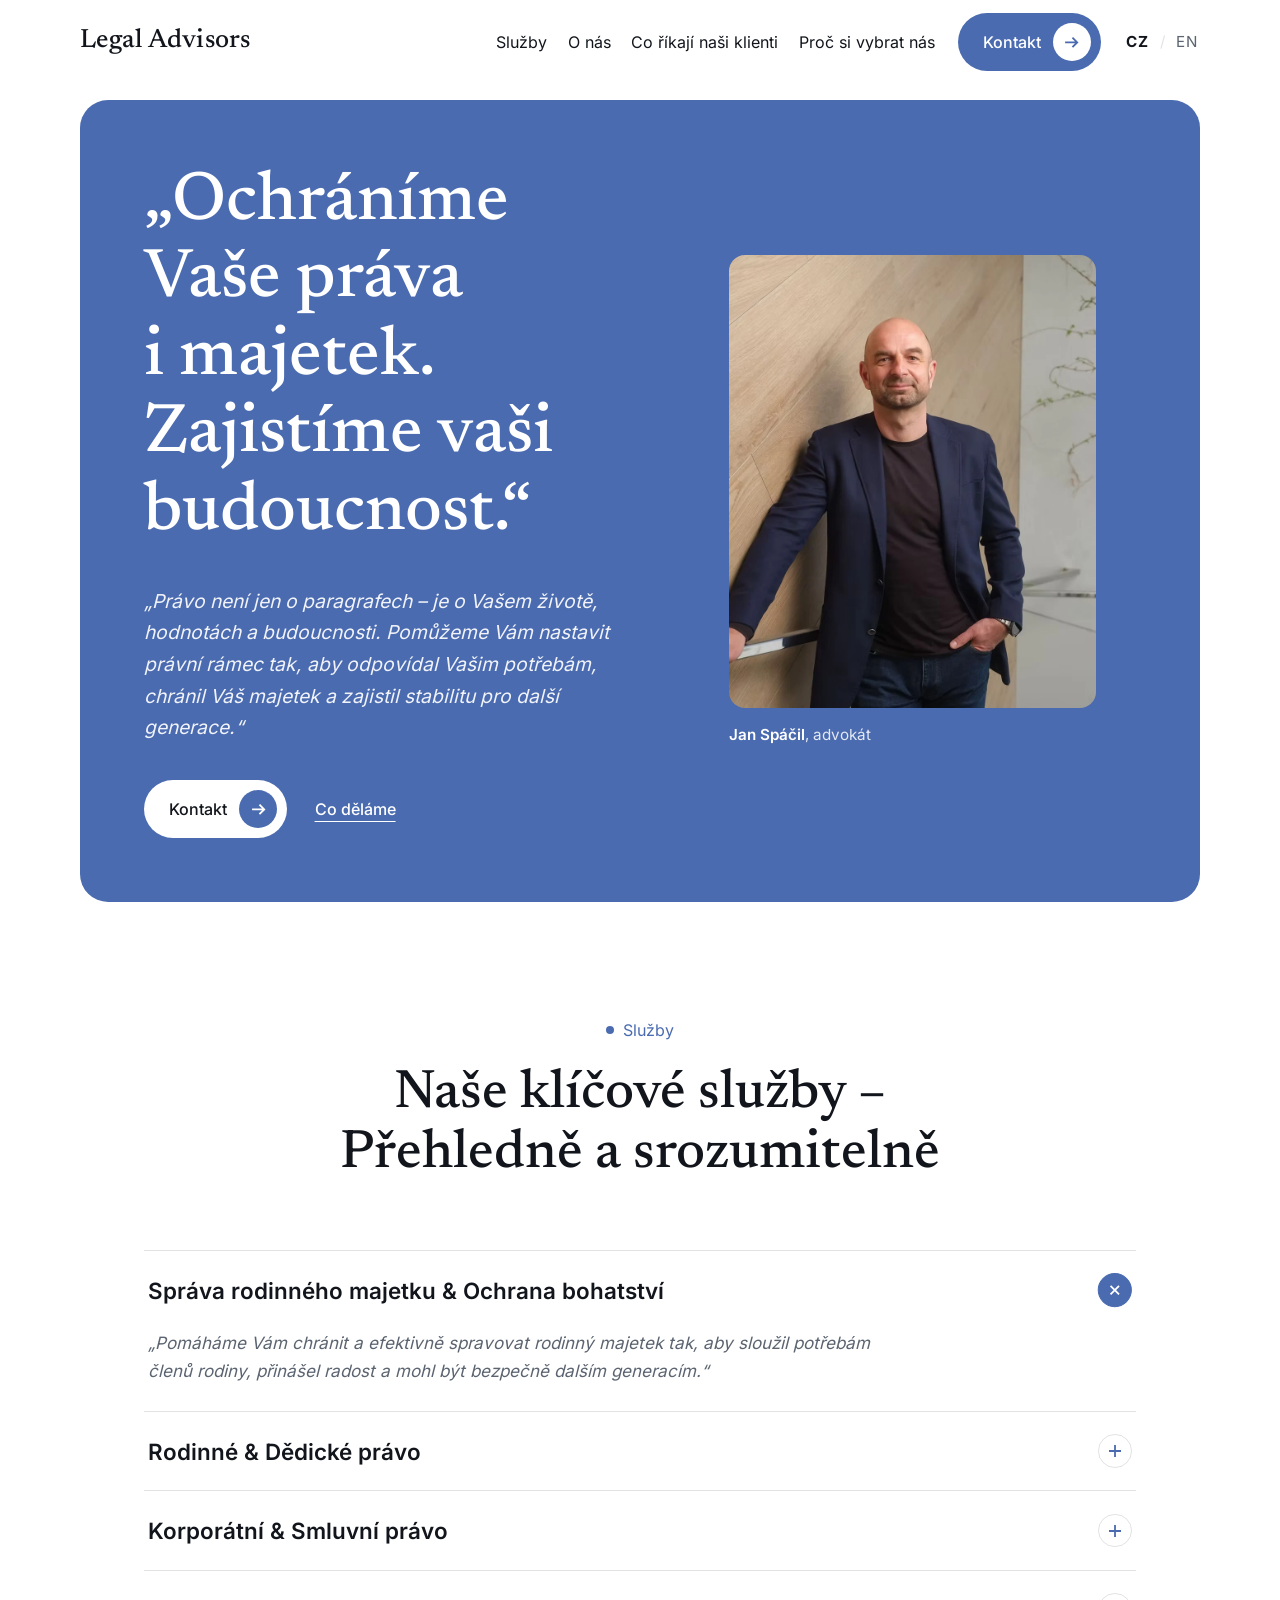
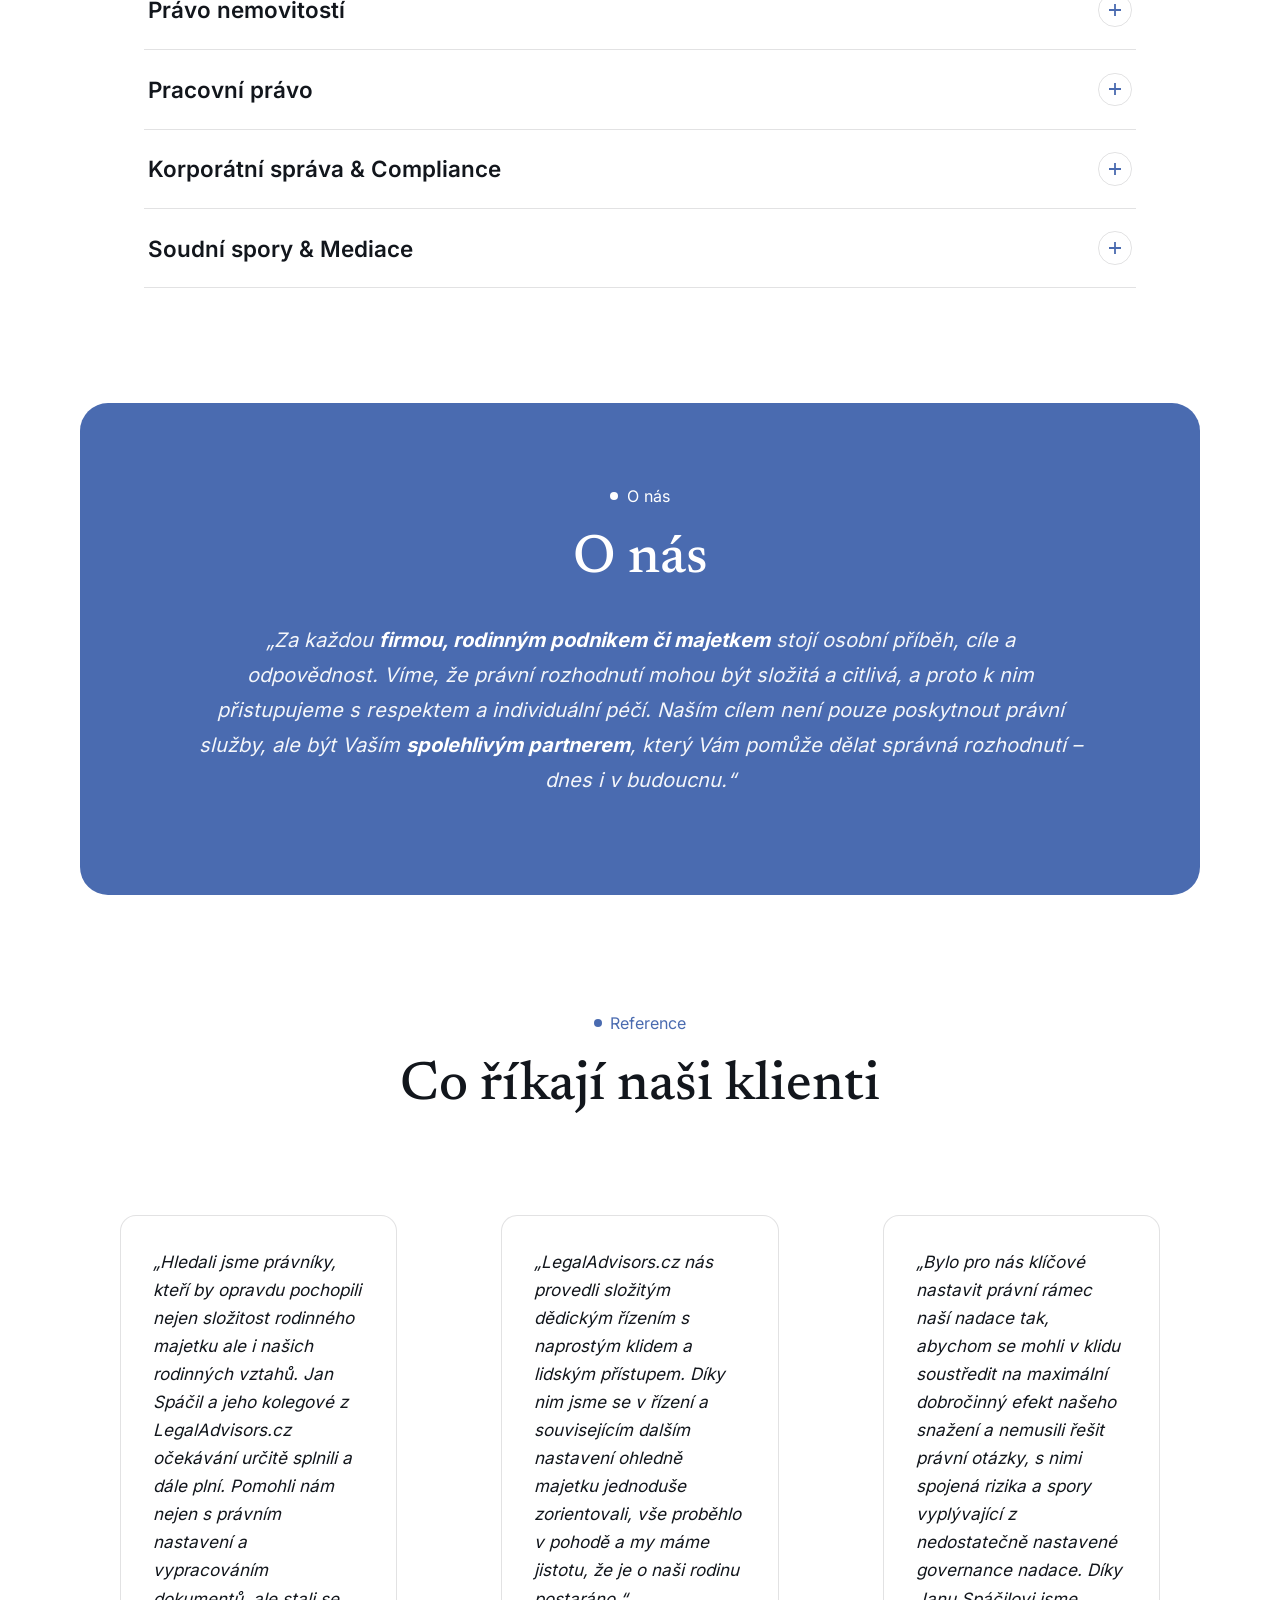
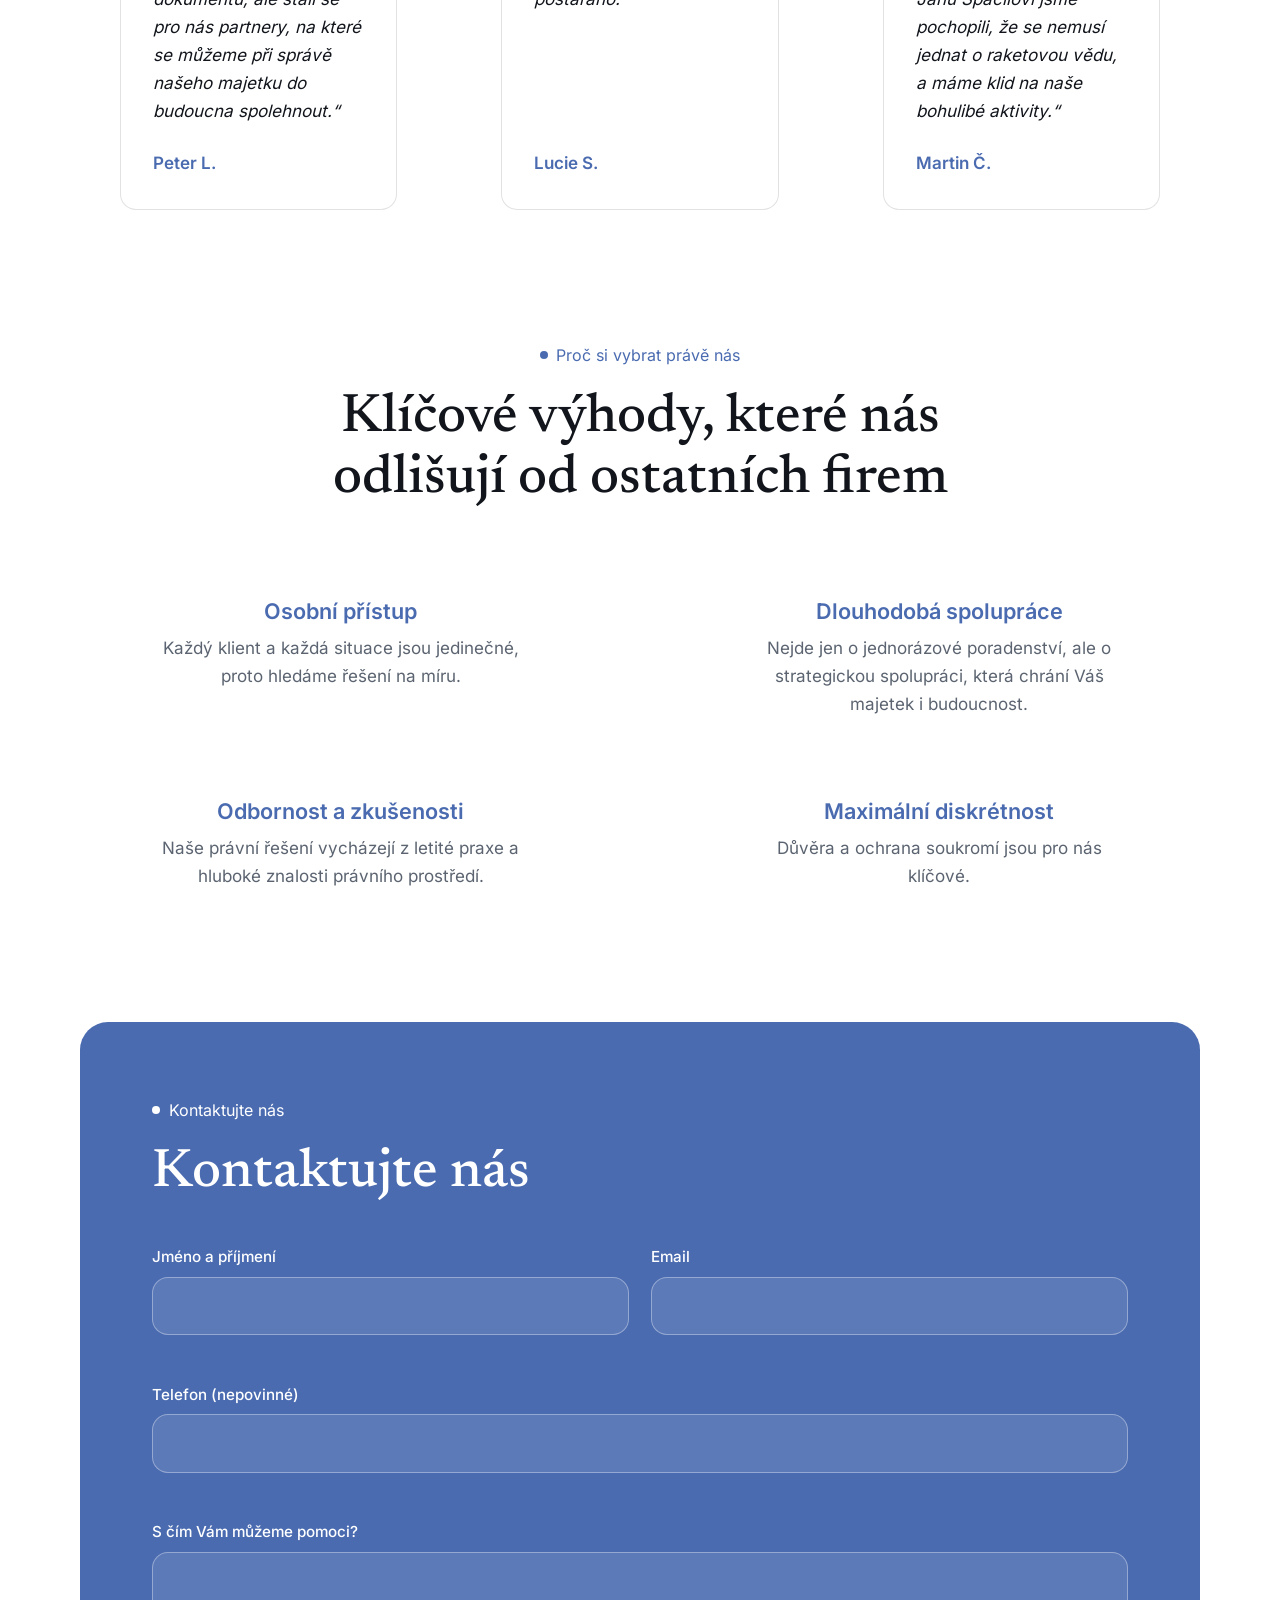
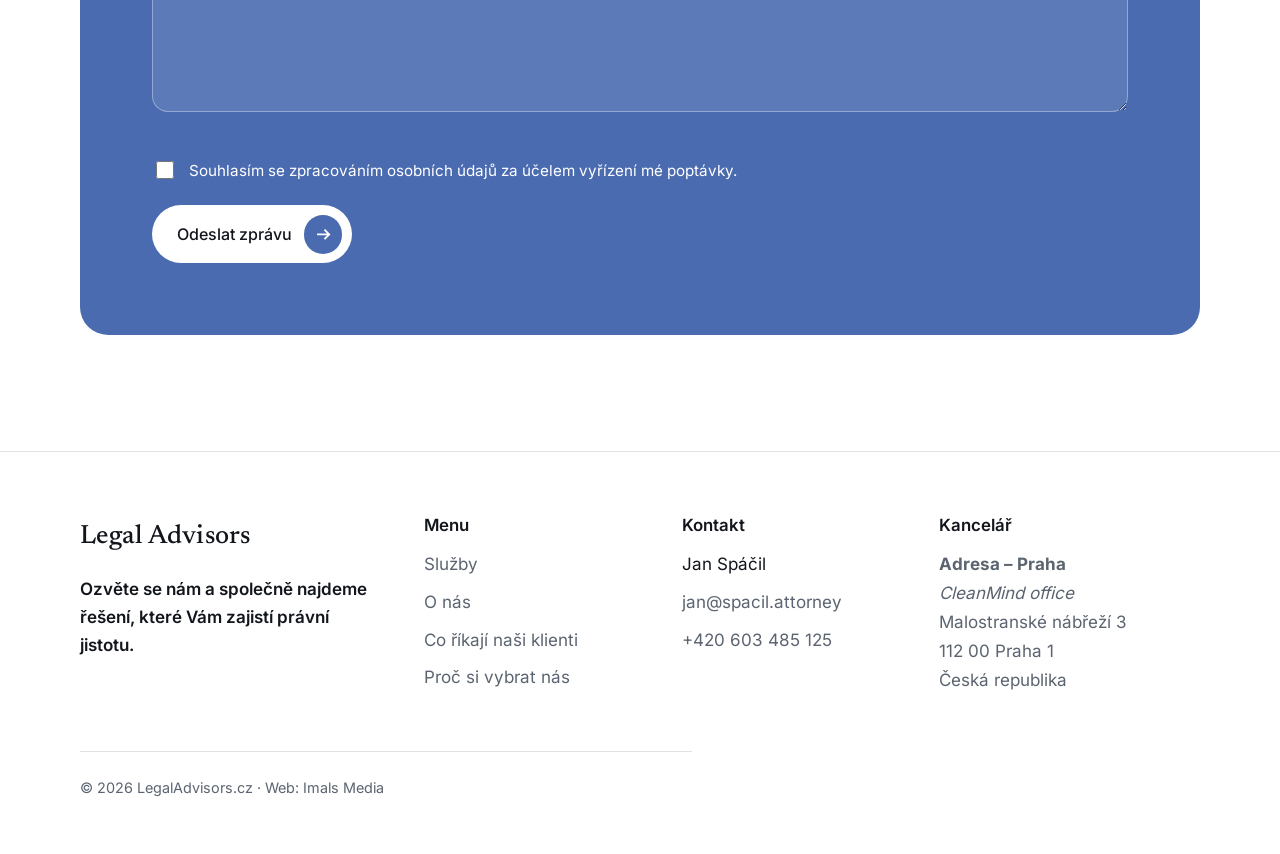
==== commit c961c04a: "Update index.html" ====
--- a/cz/index.html
+++ b/cz/index.html
@@ -51,7 +51,6 @@
           <li><a href="#about">O nás</a></li>
           <li><a href="#stories">Co říkají naši klienti</a></li>
           <li><a href="#why-us">Proč si vybrat nás</a></li>
-          <li><a href="#contact">Kontakt</a></li>
         </ul>
       </nav>
       <a class="btn btn-primary header-cta" href="#contact">
--- a/assets/css/style.css
+++ b/assets/css/style.css
@@ -744,3 +744,33 @@
     transform: none;
   }
 }
+/* Header layout fix */
+.logo,
+.site-nav a { white-space: nowrap; }
+.site-nav li { flex: none; }
+.header-inner { gap: clamp(0.75rem, 1.8vw, 1.5rem); }
+.site-nav ul { gap: clamp(0.75rem, 1.6vw, 1.75rem); flex-wrap: nowrap; }
+
+@media (max-width: 1180px) {
+  .nav-toggle { display: block; order: 5; }
+  .site-nav {
+    position: absolute;
+    inset: 100% 0 auto 0;
+    background: #fff;
+    border-bottom: 1px solid var(--line);
+    display: none;
+    padding: 0.75rem var(--gutter) 1.5rem;
+  }
+  .site-nav.is-open { display: block; }
+  .site-nav ul { flex-direction: column; gap: 0.25rem; }
+  .site-nav a {
+    display: block;
+    padding: 0.75rem 0;
+    font-size: 1.1rem;
+    border-bottom: 1px solid var(--line);
+  }
+}
+
+@media (max-width: 620px) {
+  .header-cta { display: none; }
+}
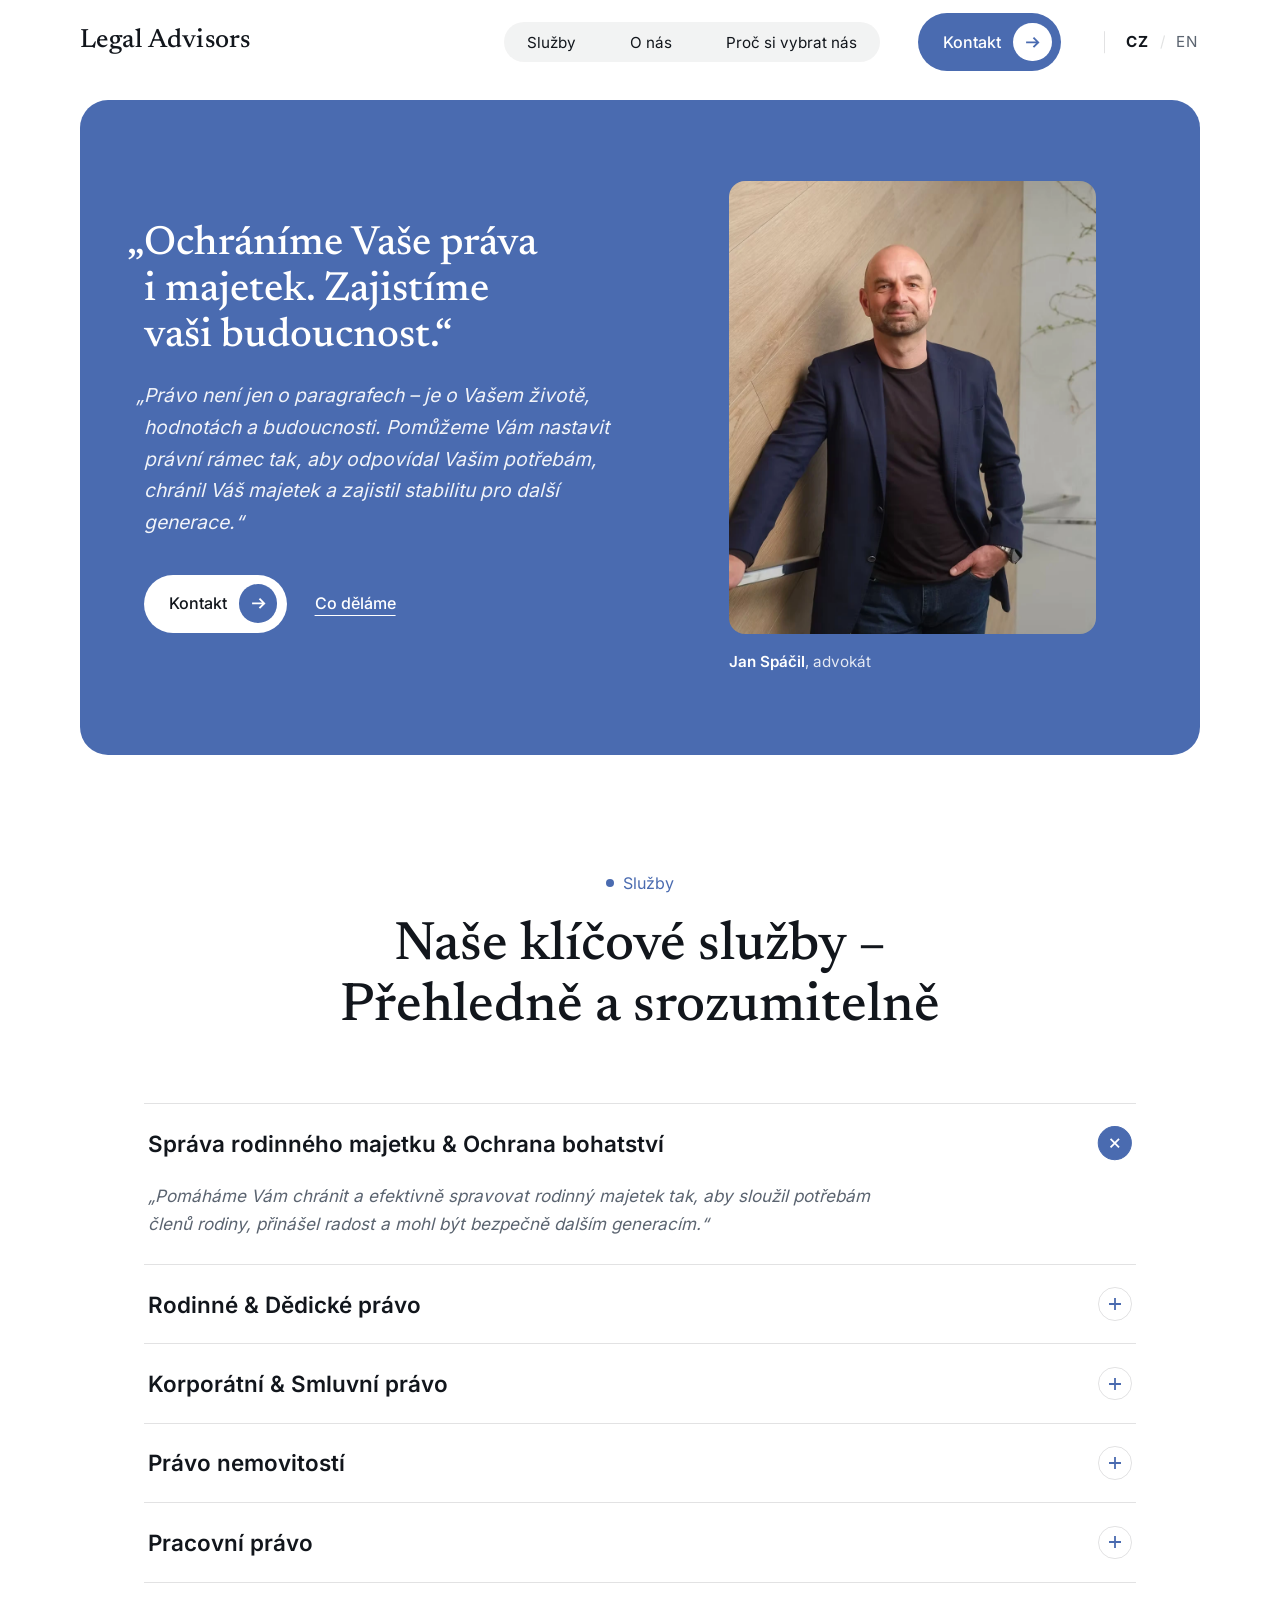
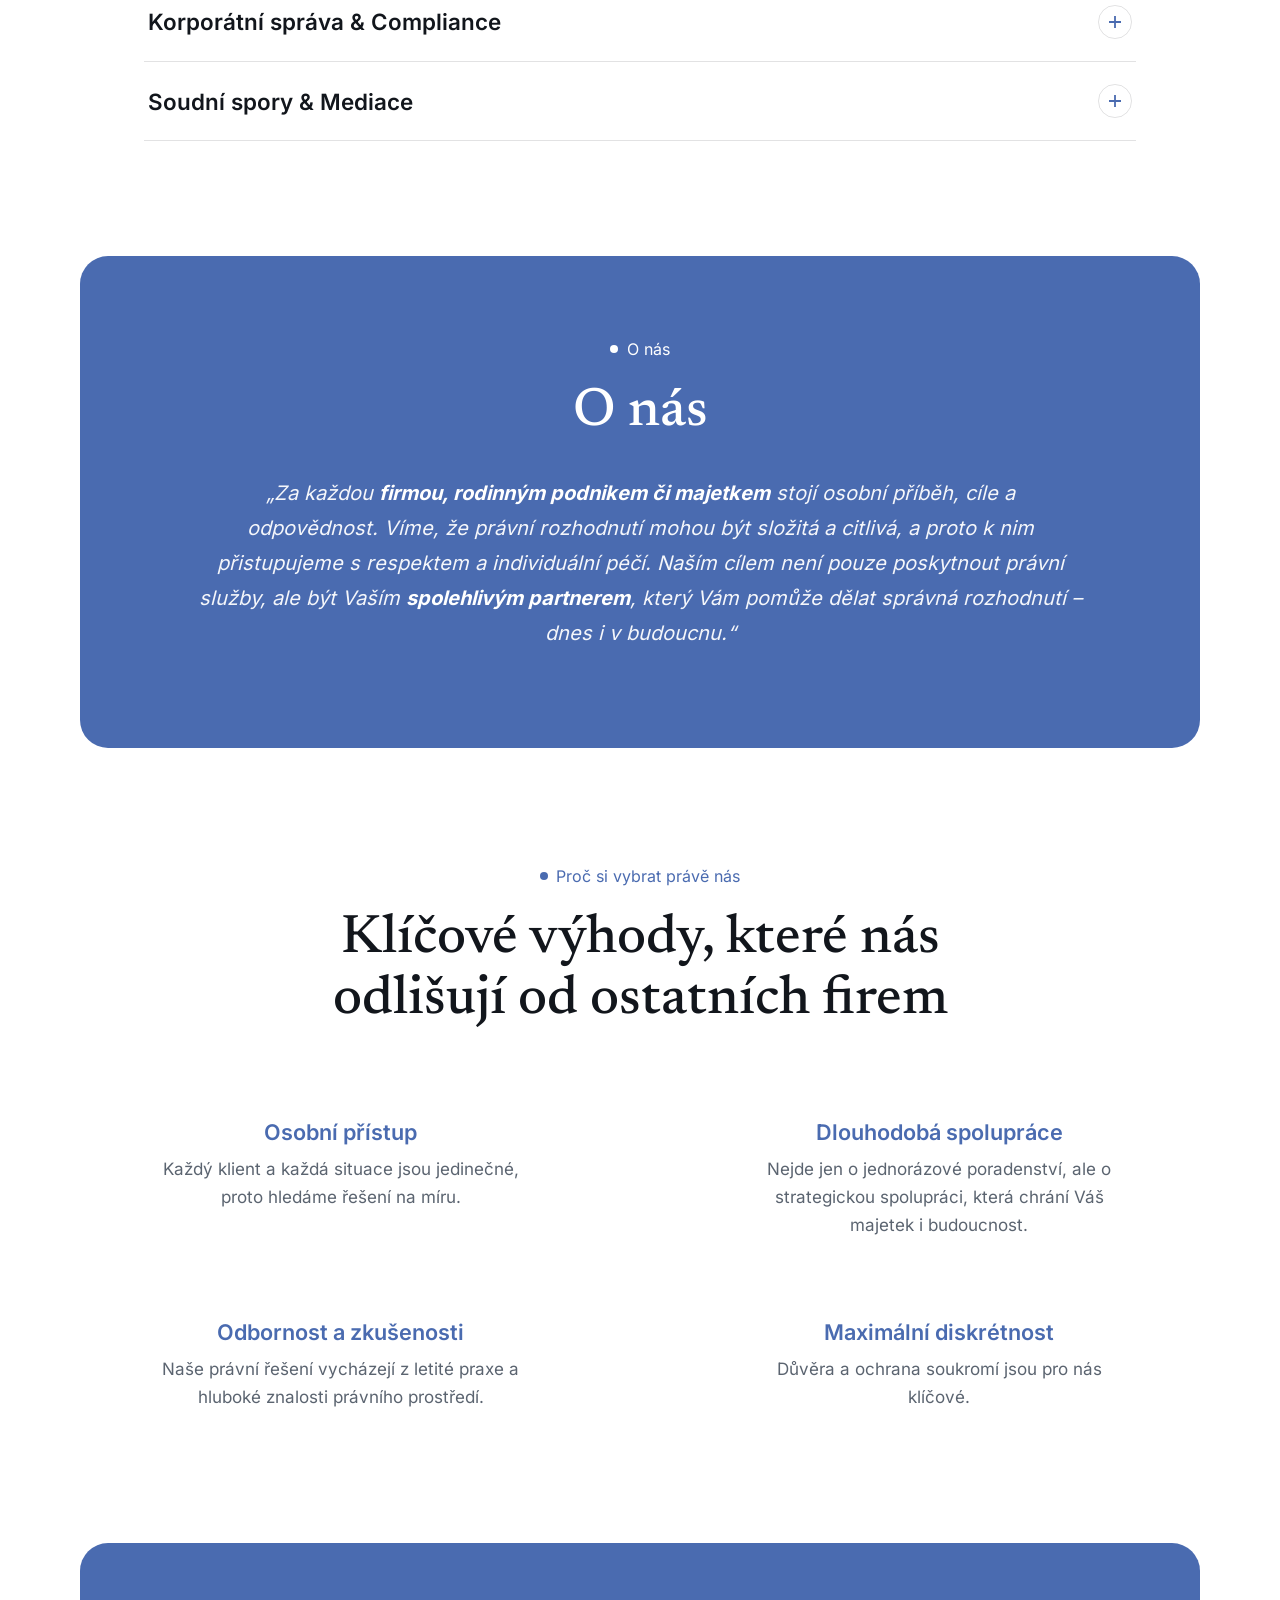
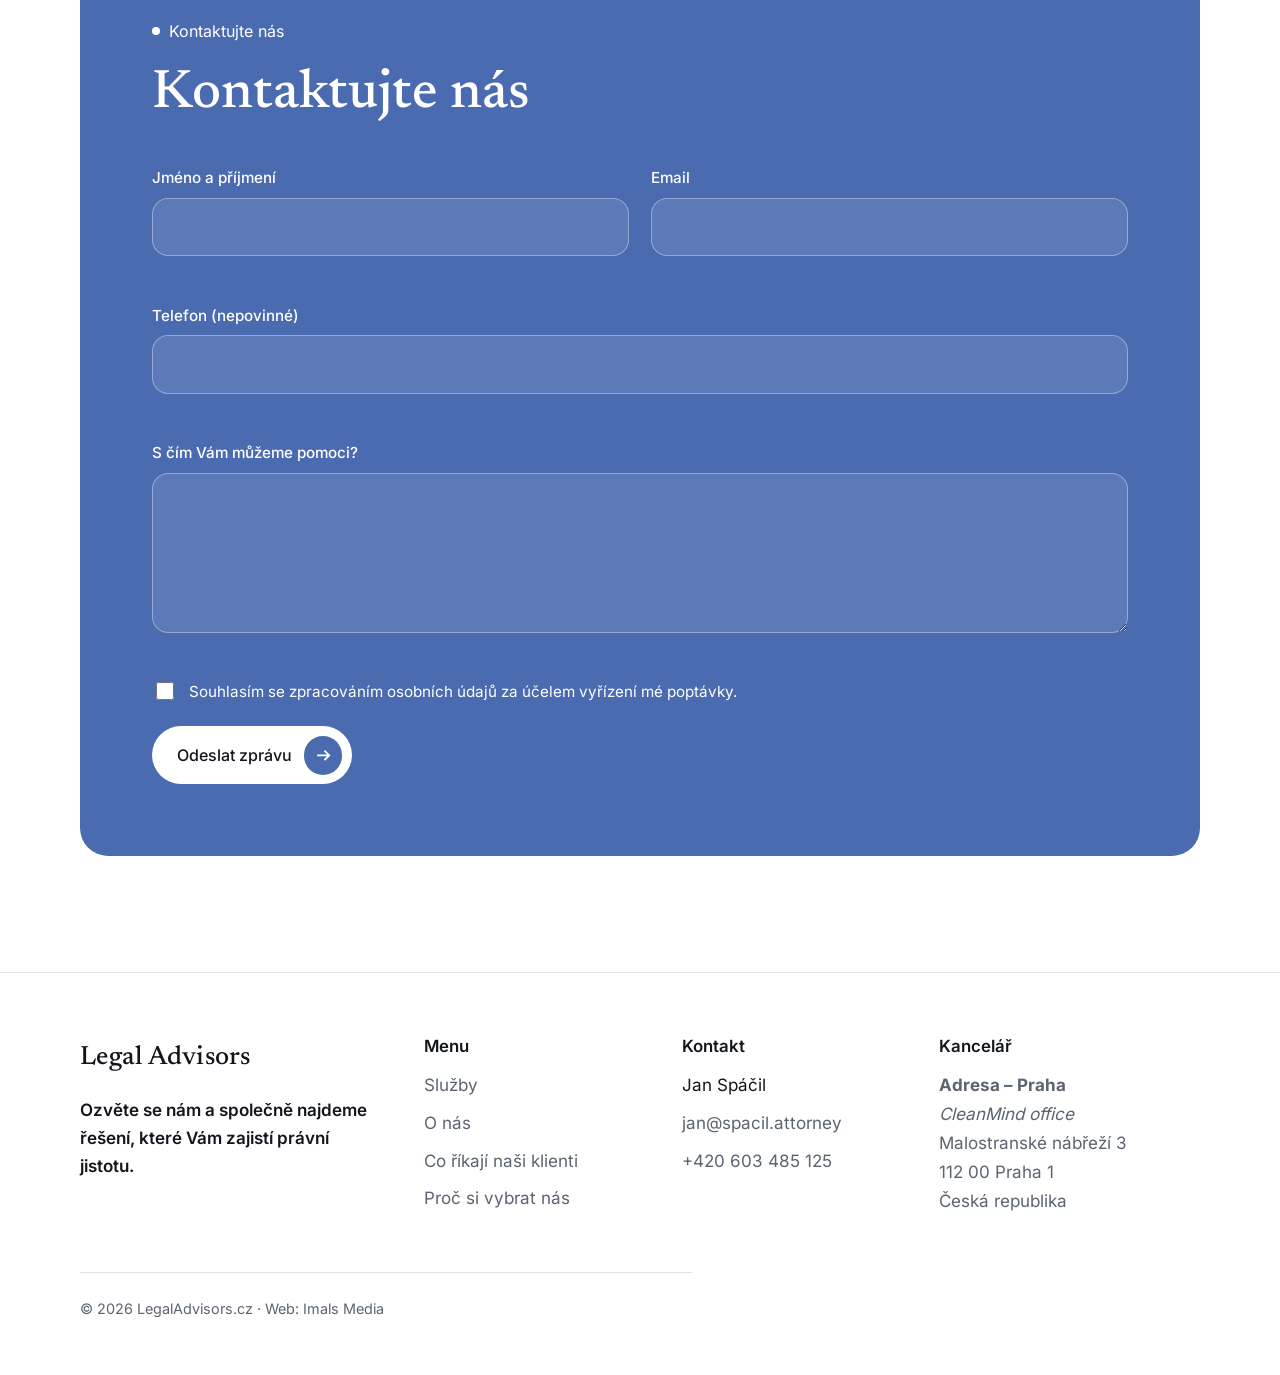
==== commit 38cf5544: "Update index.html" ====
--- a/cz/index.html
+++ b/cz/index.html
@@ -49,7 +49,6 @@
         <ul>
           <li><a href="#services">Služby</a></li>
           <li><a href="#about">O nás</a></li>
-          <li><a href="#stories">Co říkají naši klienti</a></li>
           <li><a href="#why-us">Proč si vybrat nás</a></li>
         </ul>
       </nav>
@@ -174,33 +173,6 @@
       </div>
     </section>
 
-    <section class="section container" id="stories">
-      <div class="section-head reveal">
-        <p class="section-label">Reference</p>
-        <h2 class="section-title">Co říkají naši klienti</h2>
-      </div>
-      <div class="stories-grid">
-        <figure class="story-card reveal">
-          <blockquote>
-            <p>„Hledali jsme právníky, kteří by opravdu pochopili nejen složitost rodinného majetku ale i našich rodinných vztahů. Jan Spáčil a jeho kolegové z LegalAdvisors.cz očekávání určitě splnili a dále plní. Pomohli nám nejen s právním nastavení a vypracováním dokumentů, ale stali se pro nás partnery, na které se můžeme při správě našeho majetku do budoucna spolehnout.“</p>
-          </blockquote>
-          <figcaption>Peter L.</figcaption>
-        </figure>
-        <figure class="story-card reveal">
-          <blockquote>
-            <p>„LegalAdvisors.cz nás provedli složitým dědickým řízením s naprostým klidem a lidským přístupem. Díky nim jsme se v řízení a souvisejícím dalším nastavení ohledně majetku jednoduše zorientovali, vše proběhlo v pohodě a my máme jistotu, že je o naši rodinu postaráno.“</p>
-          </blockquote>
-          <figcaption>Lucie S.</figcaption>
-        </figure>
-        <figure class="story-card reveal">
-          <blockquote>
-            <p>„Bylo pro nás klíčové nastavit právní rámec naší nadace tak, abychom se mohli v klidu soustředit na maximální dobročinný efekt našeho snažení a nemusili řešit právní otázky, s nimi spojená rizika a spory vyplývající z nedostatečně nastavené governance nadace. Díky Janu Spáčilovi jsme pochopili, že se nemusí jednat o raketovou vědu, a máme klid na naše bohulibé aktivity.“</p>
-          </blockquote>
-          <figcaption>Martin Č.</figcaption>
-        </figure>
-      </div>
-    </section>
-
     <section class="section container" id="why-us">
       <div class="section-head reveal">
         <p class="section-label">Proč si vybrat právě nás</p>
--- a/assets/css/style.css
+++ b/assets/css/style.css
@@ -774,3 +774,55 @@
 @media (max-width: 620px) {
   .header-cta { display: none; }
 }
+@media (min-width: 1181px) {
+  .site-nav ul {
+    background: rgba(18, 22, 28, 0.05);
+    border-radius: var(--radius-pill);
+    padding: 0.35rem 0.5rem;
+    gap: 0.15rem;
+  }
+  .site-nav a {
+    padding: 0.4rem 0.9rem;
+    border-radius: var(--radius-pill);
+    transition: background-color 0.2s ease, color 0.2s ease;
+  }
+  .site-nav a:hover {
+    background: #fff;
+    color: var(--blue);
+  }
+  .lang-switch {
+    position: relative;
+    padding-left: 1.25rem;
+  }
+  .lang-switch::before {
+    content: "";
+    position: absolute;
+    left: 0;
+    top: 50%;
+    transform: translateY(-50%);
+    width: 1px;
+    height: 1.35rem;
+    background: var(--line);
+  }
+}
+/* Hero nadpis: mensi a opticky zarovnany */
+.hero-title {
+  font-size: clamp(2.25rem, 4vw, 3.5rem);
+  max-width: 18ch;
+}
+html[lang="cs"] .hero-title {
+  font-size: clamp(1.9rem, 3.2vw, 2.9rem);
+  max-width: 22ch;
+  text-indent: -0.42em;
+}
+html[lang="cs"] .hero-quote { text-indent: -0.4em; }
+
+/* Hlavicka: vzdusnejsi rozestupy */
+.header-inner { gap: clamp(1rem, 3vw, 2.75rem); }
+.site-nav ul { gap: clamp(0.9rem, 2vw, 2rem); }
+.site-nav a { font-size: 0.95rem; }
+.lang-switch { margin-left: 0.25rem; }
+/* Tlacitka: nikdy nelamat text */
+.btn { white-space: nowrap; flex: none; }
+.btn .btn-label { white-space: nowrap; }
+.hero-actions .btn { flex: none; }
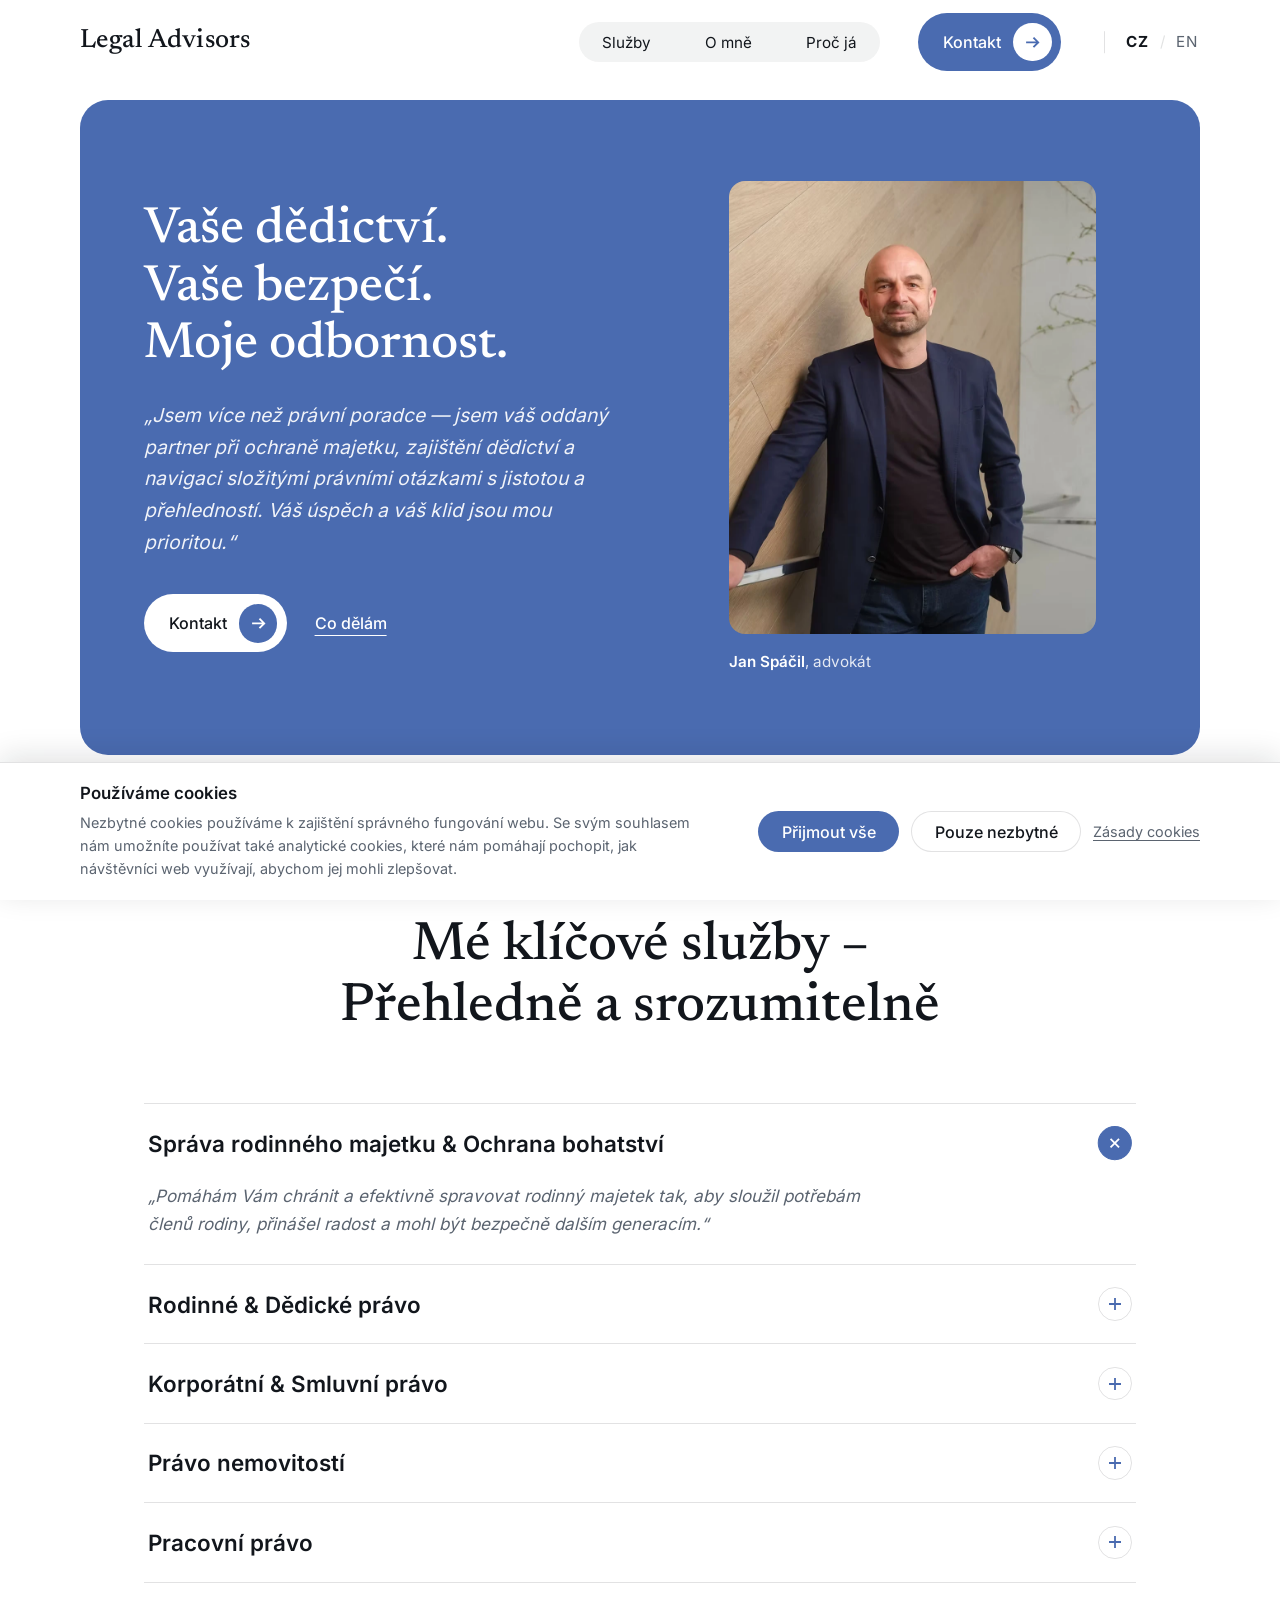
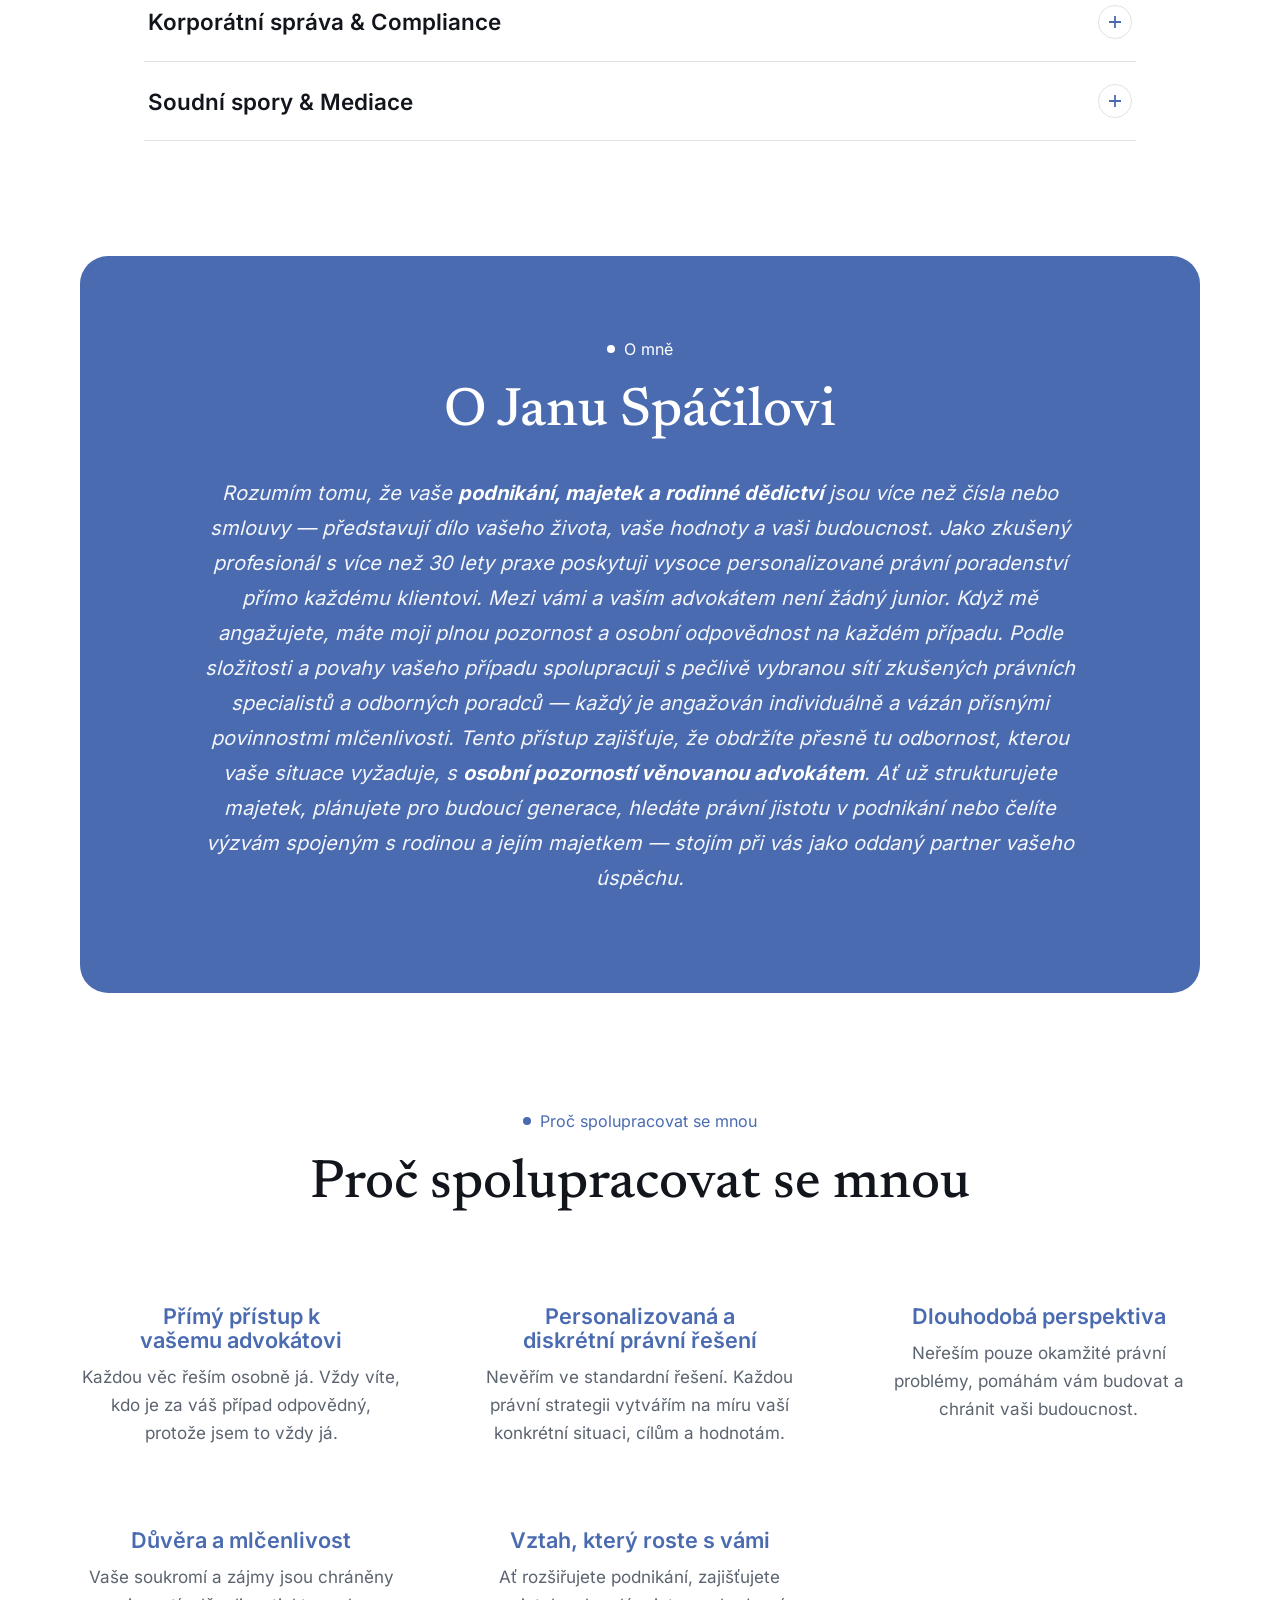
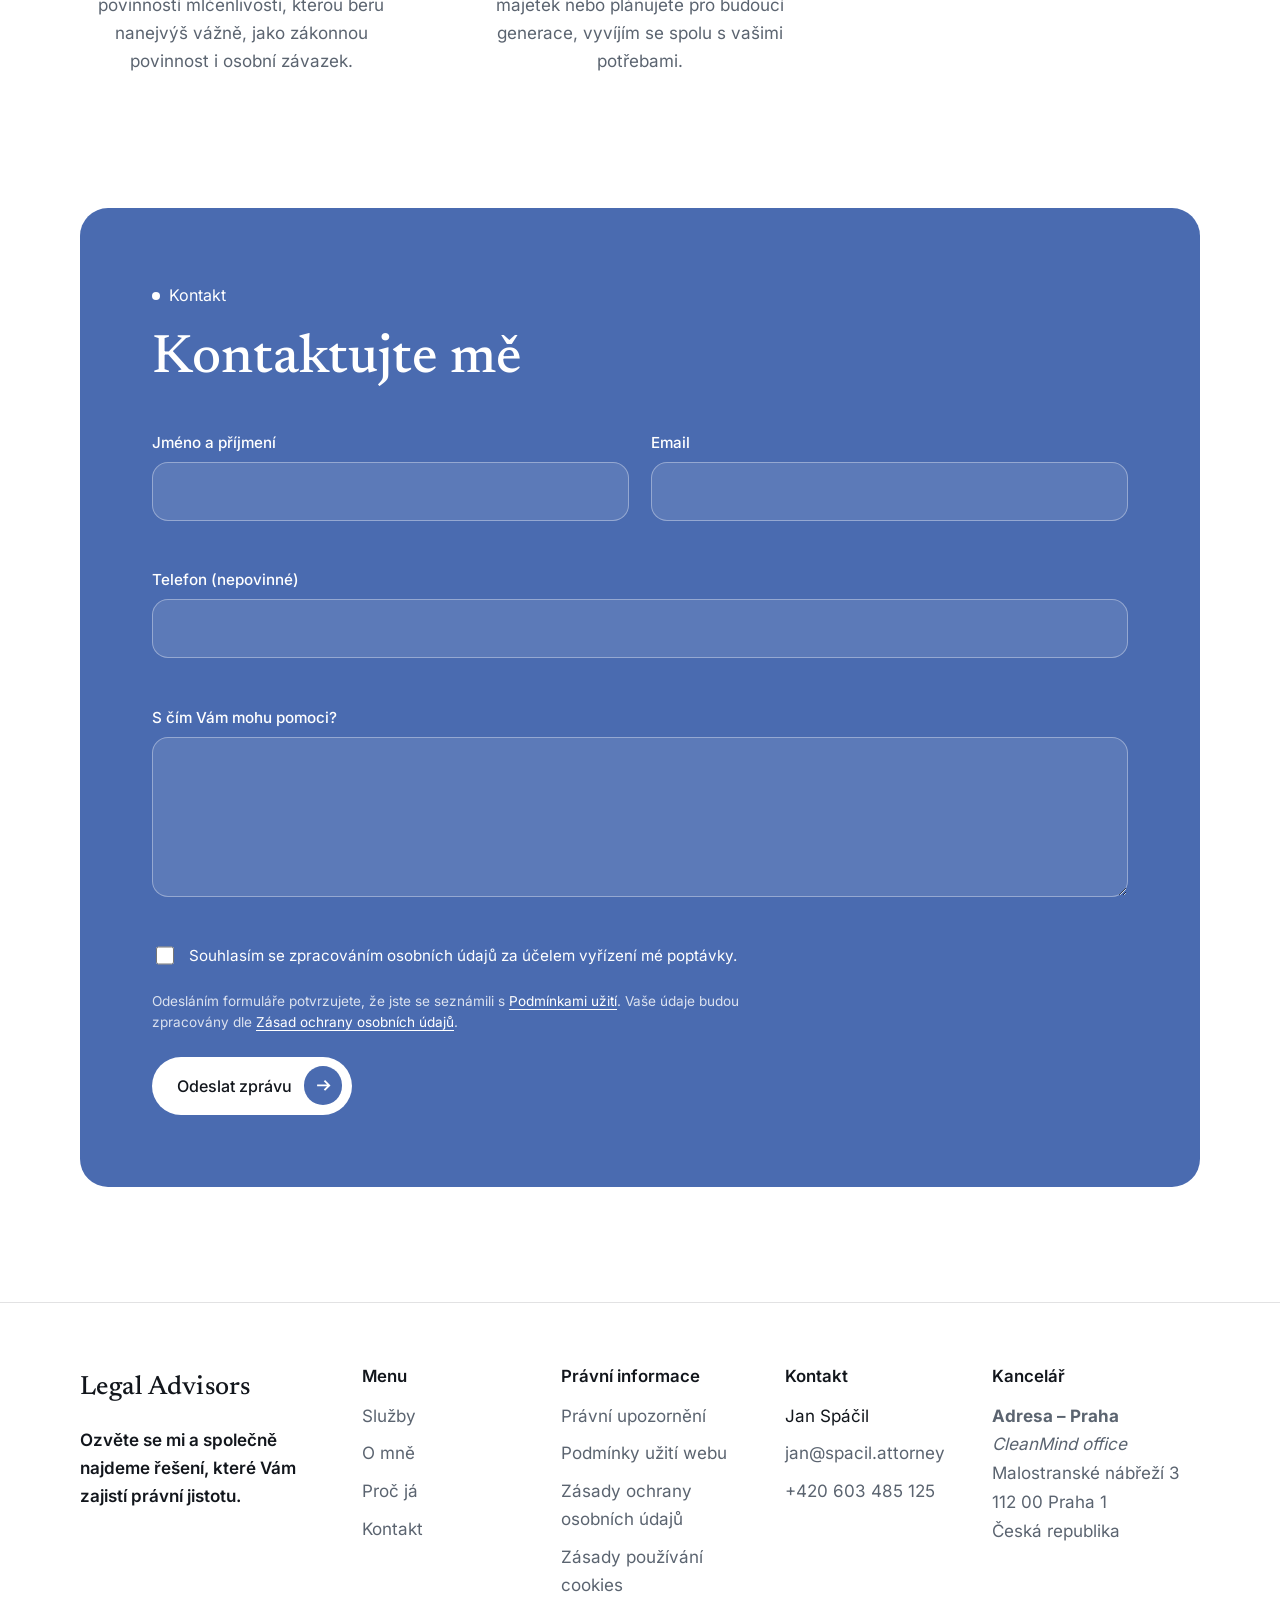
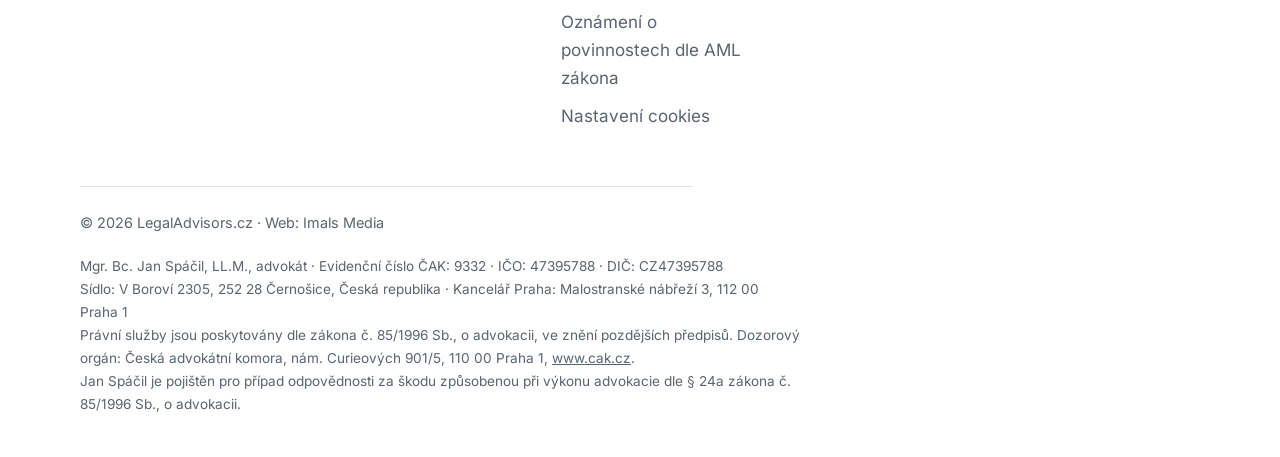
==== commit 3335dc0f: "Add legal pages, cookie consent and updated styles Co-Authored-By: Claude Opus 5.5 (1M context) <nor" ====
--- a/cz/index.html
+++ b/cz/index.html
@@ -4,7 +4,7 @@
   <meta charset="UTF-8">
   <meta name="viewport" content="width=device-width, initial-scale=1">
   <title>LegalAdvisors.cz | Advokátní služby pro rodiny, podnikatele a investory</title>
-  <meta name="description" content="LegalAdvisors.cz — Spolupracujeme s podniky, investory a rodinami, abychom s jistotou a přehledností řešili složité právní záležitosti.">
+  <meta name="description" content="LegalAdvisors.cz — Spolupracuji s podnikateli, investory a rodinami, abychom s jistotou a přehledností řešili složité právní záležitosti.">
   <link rel="canonical" href="https://legaladvisors.cz/cz/">
   <link rel="alternate" hreflang="cs" href="https://legaladvisors.cz/cz/">
   <link rel="alternate" hreflang="en" href="https://legaladvisors.cz/">
@@ -12,7 +12,7 @@
   <meta property="og:type" content="website">
   <meta property="og:url" content="https://legaladvisors.cz/cz/">
   <meta property="og:title" content="LegalAdvisors.cz">
-  <meta property="og:description" content="Ochráníme Vaše práva i majetek. Zajistíme vaši budoucnost.">
+  <meta property="og:description" content="Vaše dědictví. Vaše bezpečí. Moje odbornost.">
   <meta property="og:image" content="https://legaladvisors.cz/assets/img/og.png">
   <meta name="twitter:card" content="summary_large_image">
   <link rel="icon" href="/assets/img/favicon.svg" type="image/svg+xml">
@@ -22,12 +22,19 @@
   <script type="application/ld+json">
   {
     "@context": "https://schema.org",
-    "@type": "LegalService",
+    "@type": "Attorney",
     "name": "LegalAdvisors.cz",
     "url": "https://legaladvisors.cz/",
     "email": "jan@spacil.attorney",
     "telephone": "+420603485125",
+    "identifier": "47395788",
+    "vatID": "CZ47395788",
     "founder": { "@type": "Person", "name": "Jan Spáčil" },
+    "memberOf": {
+      "@type": "Organization",
+      "name": "Česká advokátní komora",
+      "url": "https://www.cak.cz"
+    },
     "address": {
       "@type": "PostalAddress",
       "streetAddress": "Malostranské nábřeží 3",
@@ -48,8 +55,8 @@
       <nav class="site-nav" id="site-nav" aria-label="Hlavní navigace">
         <ul>
           <li><a href="#services">Služby</a></li>
-          <li><a href="#about">O nás</a></li>
-          <li><a href="#why-us">Proč si vybrat nás</a></li>
+          <li><a href="#about">O mně</a></li>
+          <li><a href="#why-us">Proč já</a></li>
         </ul>
       </nav>
       <a class="btn btn-primary header-cta" href="#contact">
@@ -74,8 +81,8 @@
     <section class="hero container">
       <div class="hero-card on-blue">
         <div>
-          <h1 class="hero-title">„Ochráníme Vaše práva i&nbsp;majetek. Zajistíme vaši budoucnost.“</h1>
-          <p class="hero-quote">„Právo není jen o paragrafech – je o Vašem životě, hodnotách a budoucnosti. Pomůžeme Vám nastavit právní rámec tak, aby odpovídal Vašim potřebám, chránil Váš majetek a zajistil stabilitu pro další generace.“</p>
+          <h1 class="hero-title">Vaše dědictví.<br>Vaše bezpečí.<br>Moje odbornost.</h1>
+          <p class="hero-quote">„Jsem více než právní poradce — jsem váš oddaný partner při ochraně majetku, zajištění dědictví a navigaci složitými právními otázkami s jistotou a přehledností. Váš úspěch a váš klid jsou mou prioritou.“</p>
           <div class="hero-actions">
             <a class="btn btn-light" href="#contact">
               <span class="btn-label">Kontakt</span>
@@ -83,7 +90,7 @@
                 <svg viewBox="0 0 16 16" fill="none" stroke="currentColor" stroke-width="1.8"><path d="M2 8h11M9 3.5 13.5 8 9 12.5"/></svg>
               </span>
             </a>
-            <a class="btn btn-ghost" href="#services">Co děláme</a>
+            <a class="btn btn-ghost" href="#services">Co dělám</a>
           </div>
         </div>
         <figure class="hero-media">
@@ -96,7 +103,7 @@
     <section class="section container" id="services">
       <div class="section-head reveal">
         <p class="section-label">Služby</p>
-        <h2 class="section-title">Naše klíčové služby – Přehledně a srozumitelně</h2>
+        <h2 class="section-title">Mé klíčové služby – Přehledně a srozumitelně</h2>
       </div>
       <div class="services-list reveal">
         <div class="service is-open">
@@ -105,7 +112,7 @@
             <span class="service-icon" aria-hidden="true"><svg viewBox="0 0 16 16" fill="none" stroke="currentColor" stroke-width="1.8"><path d="M8 2v12M2 8h12"/></svg></span>
           </button></h3>
           <div class="service-panel" id="service-1"><div>
-            <p>„Pomáháme Vám chránit a efektivně spravovat rodinný majetek tak, aby sloužil potřebám členů rodiny, přinášel radost a mohl být bezpečně dalším generacím.“</p>
+            <p>„Pomáhám Vám chránit a efektivně spravovat rodinný majetek tak, aby sloužil potřebám členů rodiny, přinášel radost a mohl být bezpečně dalším generacím.“</p>
           </div></div>
         </div>
         <div class="service">
@@ -114,7 +121,7 @@
             <span class="service-icon" aria-hidden="true"><svg viewBox="0 0 16 16" fill="none" stroke="currentColor" stroke-width="1.8"><path d="M8 2v12M2 8h12"/></svg></span>
           </button></h3>
           <div class="service-panel" id="service-2"><div>
-            <p>„Provedeme Vás rodinnými právními záležitostmi s náležitou péčí a diskrétností – od plánování pozůstalosti až po spory o dědictví. Vždy přitom klademe důraz na spravedlnost a dlouhodobou stabilitu.“</p>
+            <p>„Provedu Vás rodinnými právními záležitostmi s náležitou péčí a diskrétností – od plánování pozůstalosti až po spory o dědictví. Vždy přitom kladu důraz na spravedlnost a dlouhodobou stabilitu.“</p>
           </div></div>
         </div>
         <div class="service">
@@ -123,7 +130,7 @@
             <span class="service-icon" aria-hidden="true"><svg viewBox="0 0 16 16" fill="none" stroke="currentColor" stroke-width="1.8"><path d="M8 2v12M2 8h12"/></svg></span>
           </button></h3>
           <div class="service-panel" id="service-3"><div>
-            <p>„Zajistíme, aby Vaše podnikání mělo pevné právní základy – od založení a vedení firmy po smluvní vztahy.“</p>
+            <p>„Zajistím, aby Vaše podnikání mělo pevné právní základy – od založení a vedení firmy po smluvní vztahy.“</p>
           </div></div>
         </div>
         <div class="service">
@@ -141,7 +148,7 @@
             <span class="service-icon" aria-hidden="true"><svg viewBox="0 0 16 16" fill="none" stroke="currentColor" stroke-width="1.8"><path d="M8 2v12M2 8h12"/></svg></span>
           </button></h3>
           <div class="service-panel" id="service-5"><div>
-            <p>„Pomůžeme Vám nastavit pracovněprávní vztahy tak, aby byly férové a bezpečné pro všechny strany a sloužily Vašemu podnikání.“</p>
+            <p>„Pomůžu Vám nastavit pracovněprávní vztahy tak, aby byly férové a bezpečné pro všechny strany a sloužily Vašemu podnikání.“</p>
           </div></div>
         </div>
         <div class="service">
@@ -159,7 +166,7 @@
             <span class="service-icon" aria-hidden="true"><svg viewBox="0 0 16 16" fill="none" stroke="currentColor" stroke-width="1.8"><path d="M8 2v12M2 8h12"/></svg></span>
           </button></h3>
           <div class="service-panel" id="service-7"><div>
-            <p>„Najdeme nejefektivnější cestu k vyřešení sporů – ať už prostřednictvím vyjednávání, mediace nebo soudního řízení.“</p>
+            <p>„Najdu nejefektivnější cestu k vyřešení sporů – ať už prostřednictvím vyjednávání, mediace nebo soudního řízení.“</p>
           </div></div>
         </div>
       </div>
@@ -167,41 +174,45 @@
 
     <section class="section container" id="about">
       <div class="about-card on-blue reveal">
-        <p class="section-label">O nás</p>
-        <h2 class="section-title">O nás</h2>
-        <p class="about-text">„Za každou <strong>firmou, rodinným podnikem či majetkem</strong> stojí osobní příběh, cíle a odpovědnost. Víme, že právní rozhodnutí mohou být složitá a citlivá, a proto k nim přistupujeme s respektem a individuální péčí. Naším cílem není pouze poskytnout právní služby, ale být Vaším <strong>spolehlivým partnerem</strong>, který Vám pomůže dělat správná rozhodnutí – dnes i v budoucnu.“</p>
+        <p class="section-label">O mně</p>
+        <h2 class="section-title">O Janu Spáčilovi</h2>
+        <p class="about-text">Rozumím tomu, že vaše <strong>podnikání, majetek a rodinné dědictví</strong> jsou více než čísla nebo smlouvy — představují dílo vašeho života, vaše hodnoty a vaši budoucnost. Jako zkušený profesionál s více než 30 lety praxe poskytuji vysoce personalizované právní poradenství přímo každému klientovi. Mezi vámi a vaším advokátem není žádný junior. Když mě angažujete, máte moji plnou pozornost a osobní odpovědnost na každém případu. Podle složitosti a povahy vašeho případu spolupracuji s pečlivě vybranou sítí zkušených právních specialistů a odborných poradců — každý je angažován individuálně a vázán přísnými povinnostmi mlčenlivosti. Tento přístup zajišťuje, že obdržíte přesně tu odbornost, kterou vaše situace vyžaduje, s <strong>osobní pozorností věnovanou advokátem</strong>. Ať už strukturujete majetek, plánujete pro budoucí generace, hledáte právní jistotu v podnikání nebo čelíte výzvám spojeným s rodinou a jejím majetkem — stojím při vás jako oddaný partner vašeho úspěchu.</p>
       </div>
     </section>
 
     <section class="section container" id="why-us">
       <div class="section-head reveal">
-        <p class="section-label">Proč si vybrat právě nás</p>
-        <h2 class="section-title">Klíčové výhody, které nás odlišují od ostatních firem</h2>
+        <p class="section-label">Proč spolupracovat se mnou</p>
+        <h2 class="section-title">Proč spolupracovat se mnou</h2>
       </div>
       <div class="benefits-grid">
         <div class="benefit reveal">
-          <h3>Osobní přístup</h3>
-          <p>Každý klient a každá situace jsou jedinečné, proto hledáme řešení na míru.</p>
-        </div>
-        <div class="benefit reveal">
-          <h3>Dlouhodobá spolupráce</h3>
-          <p>Nejde jen o jednorázové poradenství, ale o strategickou spolupráci, která chrání Váš majetek i budoucnost.</p>
-        </div>
-        <div class="benefit reveal">
-          <h3>Odbornost a zkušenosti</h3>
-          <p>Naše právní řešení vycházejí z letité praxe a hluboké znalosti právního prostředí.</p>
-        </div>
-        <div class="benefit reveal">
-          <h3>Maximální diskrétnost</h3>
-          <p>Důvěra a ochrana soukromí jsou pro nás klíčové.</p>
+          <h3>Přímý přístup k vašemu advokátovi</h3>
+          <p>Každou věc řeším osobně já. Vždy víte, kdo je za váš případ odpovědný, protože jsem to vždy já.</p>
+        </div>
+        <div class="benefit reveal">
+          <h3>Personalizovaná a diskrétní právní řešení</h3>
+          <p>Nevěřím ve standardní řešení. Každou právní strategii vytvářím na míru vaší konkrétní situaci, cílům a hodnotám.</p>
+        </div>
+        <div class="benefit reveal">
+          <h3>Dlouhodobá perspektiva</h3>
+          <p>Neřeším pouze okamžité právní problémy, pomáhám vám budovat a chránit vaši budoucnost.</p>
+        </div>
+        <div class="benefit reveal">
+          <h3>Důvěra a mlčenlivost</h3>
+          <p>Vaše soukromí a zájmy jsou chráněny povinností mlčenlivosti, kterou beru nanejvýš vážně, jako zákonnou povinnost i osobní závazek.</p>
+        </div>
+        <div class="benefit reveal">
+          <h3>Vztah, který roste s vámi</h3>
+          <p>Ať rozšiřujete podnikání, zajišťujete majetek nebo plánujete pro budoucí generace, vyvíjím se spolu s vašimi potřebami.</p>
         </div>
       </div>
     </section>
 
     <section class="section container" id="contact">
       <div class="contact-card on-blue reveal">
-        <p class="section-label">Kontaktujte nás</p>
-        <h2 class="section-title">Kontaktujte nás</h2>
+        <p class="section-label">Kontakt</p>
+        <h2 class="section-title">Kontaktujte mě</h2>
         <form class="contact-form" id="contact-form" novalidate>
           <p class="hp-field" aria-hidden="true">
             <label for="company">Nevyplňujte</label>
@@ -223,7 +234,7 @@
             <p class="field-error" id="err-phone"></p>
           </div>
           <div class="form-field span-2">
-            <label for="f-message">S čím Vám můžeme pomoci?</label>
+            <label for="f-message">S čím Vám mohu pomoci?</label>
             <textarea id="f-message" name="message" required aria-describedby="err-message"></textarea>
             <p class="field-error" id="err-message"></p>
           </div>
@@ -231,6 +242,7 @@
             <input type="checkbox" name="consent" required>
             <span>Souhlasím se zpracováním osobních údajů za účelem vyřízení mé poptávky.</span>
           </label>
+          <p class="form-note">Odesláním formuláře potvrzujete, že jste se seznámili s <a href="/cz/podminky-uziti/">Podmínkami užití</a>. Vaše údaje budou zpracovány dle <a href="/cz/zasady-ochrany-osobnich-udaju/">Zásad ochrany osobních údajů</a>.</p>
           <div class="form-footer">
             <button class="btn btn-light" type="submit">
               <span class="btn-label">Odeslat zprávu</span>
@@ -251,15 +263,26 @@
       <div class="footer-grid">
         <div class="footer-brand">
           <a class="logo" href="/cz/">Legal Advisors</a>
-          <p class="footer-tagline">Ozvěte se nám a společně najdeme řešení, které Vám zajistí právní jistotu.</p>
+          <p class="footer-tagline">Ozvěte se mi a společně najdeme řešení, které Vám zajistí právní jistotu.</p>
         </div>
         <div class="footer-col">
           <h2>Menu</h2>
           <ul>
             <li><a href="#services">Služby</a></li>
-            <li><a href="#about">O nás</a></li>
-            <li><a href="#stories">Co říkají naši klienti</a></li>
-            <li><a href="#why-us">Proč si vybrat nás</a></li>
+            <li><a href="#about">O mně</a></li>
+            <li><a href="#why-us">Proč já</a></li>
+            <li><a href="#contact">Kontakt</a></li>
+          </ul>
+        </div>
+        <div class="footer-col">
+          <h2>Právní informace</h2>
+          <ul>
+            <li><a href="/cz/pravni-upozorneni/">Právní upozornění</a></li>
+            <li><a href="/cz/podminky-uziti/">Podmínky užití webu</a></li>
+            <li><a href="/cz/zasady-ochrany-osobnich-udaju/">Zásady ochrany osobních údajů</a></li>
+            <li><a href="/cz/zasady-cookies/">Zásady používání cookies</a></li>
+            <li><a href="/cz/aml/">Oznámení o povinnostech dle AML zákona</a></li>
+            <li><button type="button" class="link-btn" data-cookie-settings>Nastavení cookies</button></li>
           </ul>
         </div>
         <div class="footer-col">
@@ -282,6 +305,12 @@
         </div>
       </div>
       <p class="footer-bottom">© <span data-year>2025</span> LegalAdvisors.cz · Web: Imals Media</p>
+      <p class="footer-legal">
+        Mgr. Bc. Jan Spáčil, LL.M., advokát · Evidenční číslo ČAK: 9332 · IČO: 47395788 · DIČ: CZ47395788<br>
+        Sídlo: V Boroví 2305, 252 28 Černošice, Česká republika · Kancelář Praha: Malostranské nábřeží 3, 112 00 Praha 1<br>
+        Právní služby jsou poskytovány dle zákona č. 85/1996 Sb., o advokacii, ve znění pozdějších předpisů. Dozorový orgán: Česká advokátní komora, nám. Curieových 901/5, 110 00 Praha 1, <a href="https://www.cak.cz" rel="noopener">www.cak.cz</a>.<br>
+        Jan Spáčil je pojištěn pro případ odpovědnosti za škodu způsobenou při výkonu advokacie dle § 24a zákona č. 85/1996 Sb., o advokacii.
+      </p>
     </div>
   </footer>
 
--- a/assets/css/style.css
+++ b/assets/css/style.css
@@ -537,7 +537,8 @@
 /* ---------- Why us ---------- */
 .benefits-grid {
   display: grid;
-  grid-template-columns: 1fr 1fr;
+  grid-template-columns: repeat(auto-fit, minmax(16rem, 1fr));
+  justify-items: center;
   gap: clamp(2rem, 5vw, 4rem) clamp(2rem, 6vw, 6rem);
   margin-top: 3.5rem;
   text-align: center;
@@ -675,8 +676,8 @@
 }
 .footer-grid {
   display: grid;
-  grid-template-columns: 1.4fr 1fr 1fr 1.2fr;
-  gap: 2.5rem;
+  grid-template-columns: 1.5fr 1fr 1.15fr 1.05fr 1.25fr;
+  gap: 2.5rem 2rem;
 }
 .footer-brand .logo {
   display: inline-block;
@@ -720,6 +721,11 @@
   border-top: 1px solid var(--line);
   font-size: 0.9rem;
   color: var(--muted);
+}
+@media (max-width: 1100px) {
+  .footer-grid {
+    grid-template-columns: repeat(3, 1fr);
+  }
 }
 @media (max-width: 900px) {
   .footer-grid {
@@ -810,13 +816,6 @@
   font-size: clamp(2.25rem, 4vw, 3.5rem);
   max-width: 18ch;
 }
-html[lang="cs"] .hero-title {
-  font-size: clamp(1.9rem, 3.2vw, 2.9rem);
-  max-width: 22ch;
-  text-indent: -0.42em;
-}
-html[lang="cs"] .hero-quote { text-indent: -0.4em; }
-
 /* Hlavicka: vzdusnejsi rozestupy */
 .header-inner { gap: clamp(1rem, 3vw, 2.75rem); }
 .site-nav ul { gap: clamp(0.9rem, 2vw, 2rem); }
@@ -826,3 +825,180 @@
 .btn { white-space: nowrap; flex: none; }
 .btn .btn-label { white-space: nowrap; }
 .hero-actions .btn { flex: none; }
+
+/* ---------- Legal pages ---------- */
+.legal-page {
+  padding-top: clamp(3rem, 7vw, 5rem);
+  padding-bottom: 1rem;
+}
+.legal-page h1 {
+  font-size: clamp(2rem, 4vw, 3rem);
+  max-width: var(--measure);
+  margin-bottom: 1rem;
+}
+.legal-page h2 {
+  font-family: var(--font-body);
+  font-size: 1.25rem;
+  font-weight: 600;
+  line-height: 1.35;
+  margin: 2.5rem 0 0.75rem;
+  max-width: var(--measure);
+}
+.legal-page p {
+  color: var(--ink);
+  max-width: var(--measure);
+}
+/* Dlouhe URL a e-maily nesmi rozbit layout na uzkych displejich */
+.legal-page p,
+.legal-page li,
+.legal-page a,
+.footer-legal {
+  overflow-wrap: break-word;
+}
+.legal-page ul {
+  margin: 0 0 1em;
+  padding-left: 1.35rem;
+  max-width: var(--measure);
+  display: grid;
+  gap: 0.45rem;
+}
+.legal-page li {
+  color: var(--ink);
+}
+.legal-page a {
+  color: var(--blue);
+  text-underline-offset: 0.2em;
+}
+.legal-page code {
+  font-size: 0.95em;
+  background: var(--blue-tint);
+  border-radius: 4px;
+  padding: 0.1em 0.35em;
+}
+.legal-page .updated {
+  font-size: 0.9rem;
+  color: var(--muted);
+  margin-bottom: 2rem;
+}
+
+/* ---------- Footer legal block ---------- */
+.footer-legal {
+  margin: 1.25rem 0 0;
+  font-size: 0.85rem;
+  color: var(--muted);
+  line-height: 1.7;
+  max-width: 80ch;
+}
+.footer-legal a {
+  color: inherit;
+}
+.link-btn {
+  background: none;
+  border: 0;
+  padding: 0;
+  font: inherit;
+  color: var(--muted);
+  text-align: left;
+  cursor: pointer;
+}
+.link-btn:hover {
+  color: var(--blue);
+}
+
+/* ---------- Contact form note ---------- */
+.form-note {
+  grid-column: 1 / -1;
+  margin: 0;
+  font-size: 0.85rem;
+  line-height: 1.6;
+  color: rgba(255, 255, 255, 0.8);
+  max-width: var(--measure);
+}
+.form-note a {
+  color: #fff;
+  text-decoration: underline;
+  text-underline-offset: 0.2em;
+}
+
+/* ---------- Cookie banner ---------- */
+.cookie-banner {
+  position: fixed;
+  left: 0;
+  right: 0;
+  bottom: 0;
+  z-index: 80;
+  background: #fff;
+  border-top: 1px solid var(--line);
+  box-shadow: 0 -6px 28px rgba(18, 22, 28, 0.12);
+  padding: 1.25rem 0;
+}
+.cookie-banner[hidden] {
+  display: none;
+}
+.cookie-inner {
+  display: flex;
+  align-items: center;
+  gap: 1.5rem;
+  flex-wrap: wrap;
+}
+.cookie-copy {
+  flex: 1 1 24rem;
+  min-width: 0;
+}
+.cookie-title {
+  font-family: var(--font-body);
+  font-size: 1.05rem;
+  font-weight: 600;
+  margin: 0 0 0.35rem;
+  line-height: 1.3;
+}
+.cookie-text {
+  margin: 0;
+  font-size: 0.9rem;
+  line-height: 1.6;
+  color: var(--muted);
+  max-width: 70ch;
+}
+.cookie-actions {
+  display: flex;
+  align-items: center;
+  gap: 0.75rem;
+  flex-wrap: wrap;
+}
+.cookie-actions .btn {
+  padding: 0.6rem 1.4rem;
+}
+.btn-outline {
+  background: #fff;
+  color: var(--ink);
+  border-color: var(--line);
+}
+.btn-outline:hover {
+  background: #eef1f7;
+}
+.cookie-link {
+  font-size: 0.9rem;
+  color: var(--muted);
+  text-underline-offset: 0.2em;
+  white-space: nowrap;
+}
+.cookie-link:hover {
+  color: var(--blue);
+}
+@media (max-width: 720px) {
+  .cookie-inner {
+    gap: 1rem;
+  }
+  .cookie-actions {
+    width: 100%;
+    flex-direction: column;
+    align-items: stretch;
+  }
+  .cookie-actions .btn {
+    width: 100%;
+    justify-content: center;
+  }
+  .cookie-link {
+    text-align: center;
+  }
+}
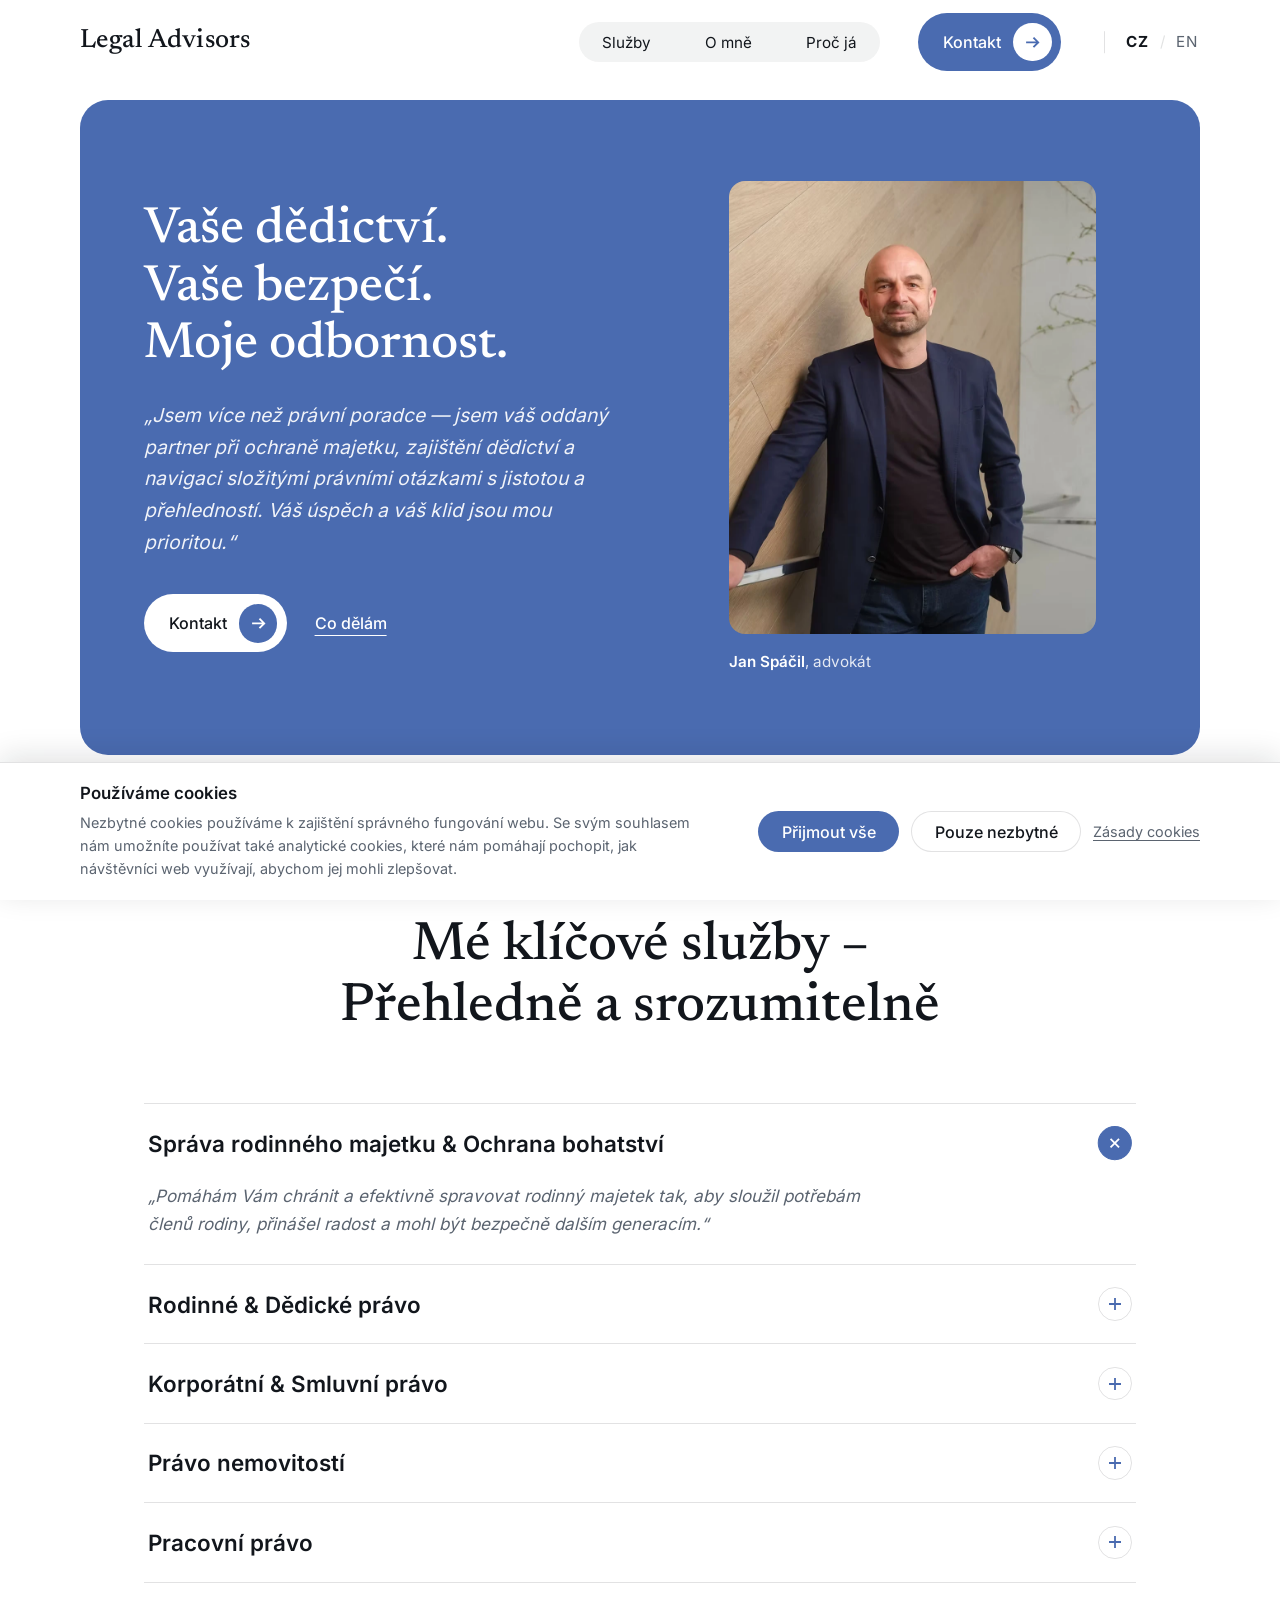
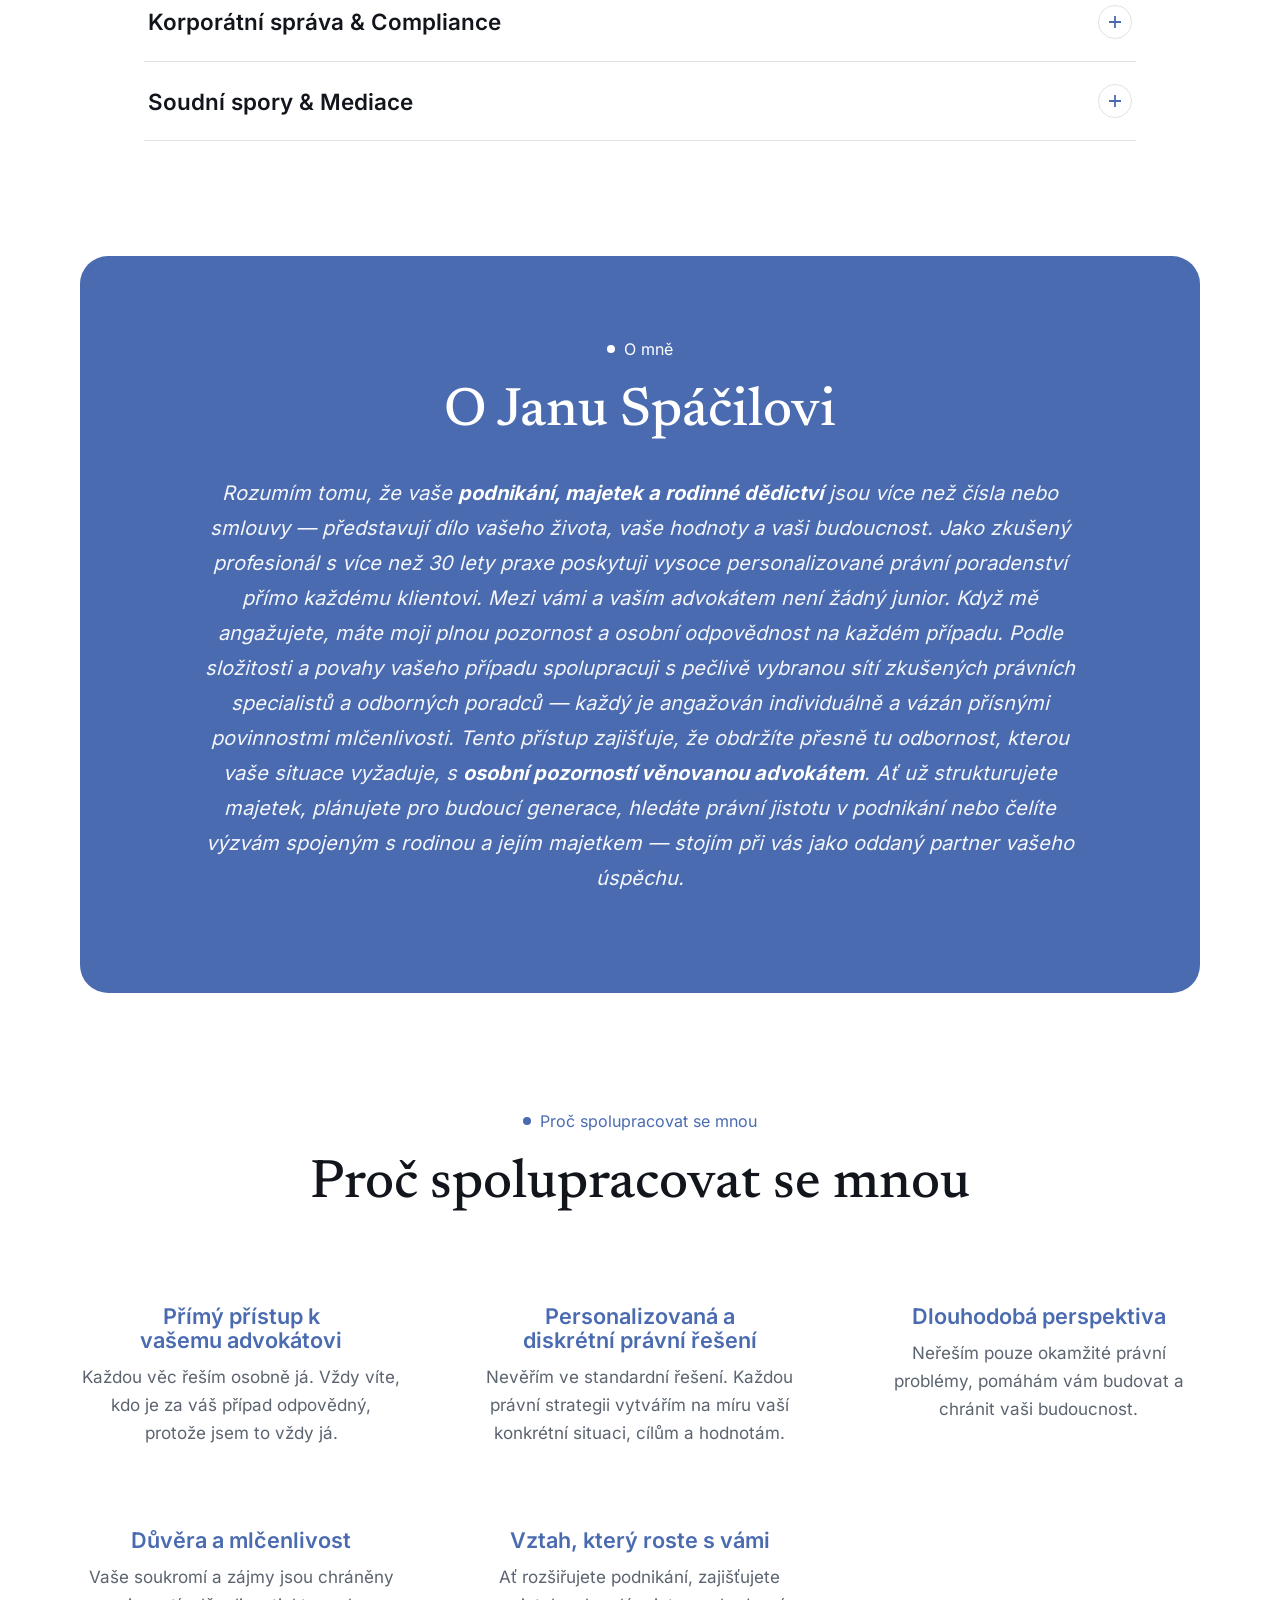
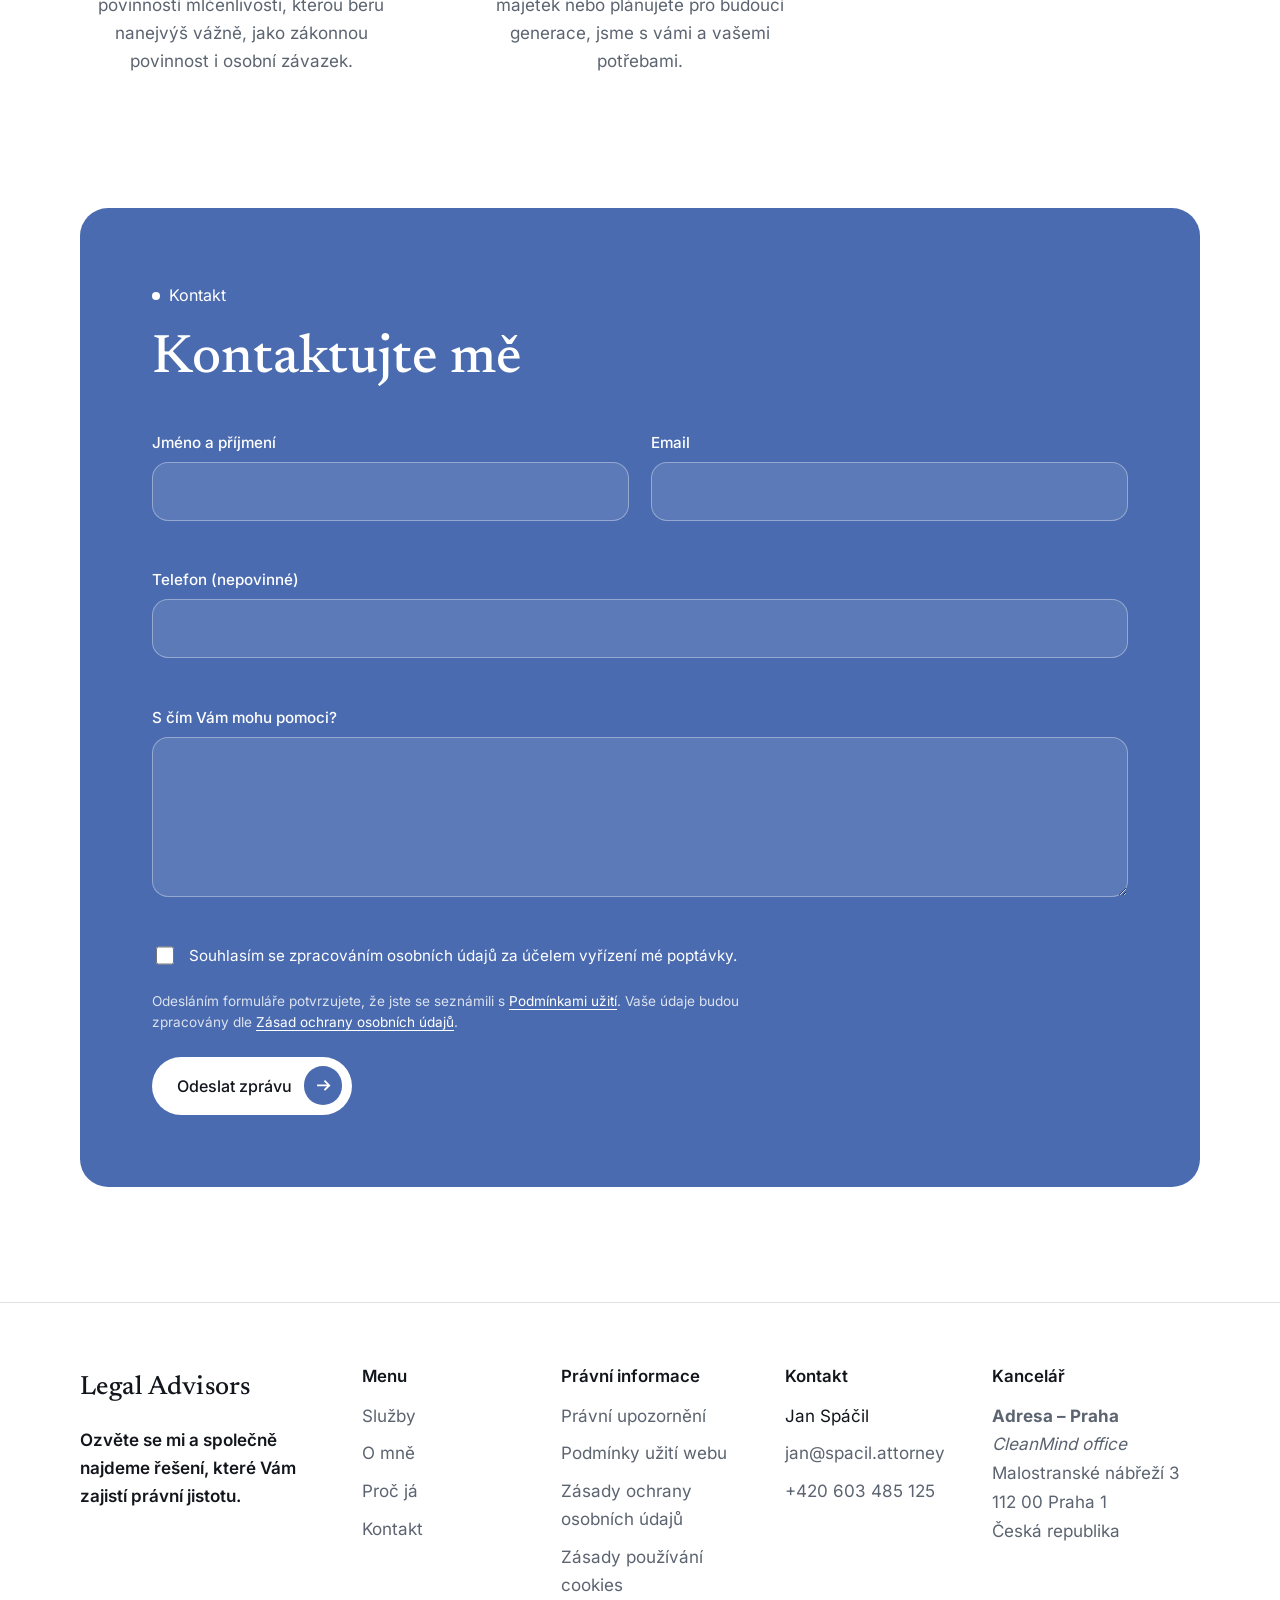
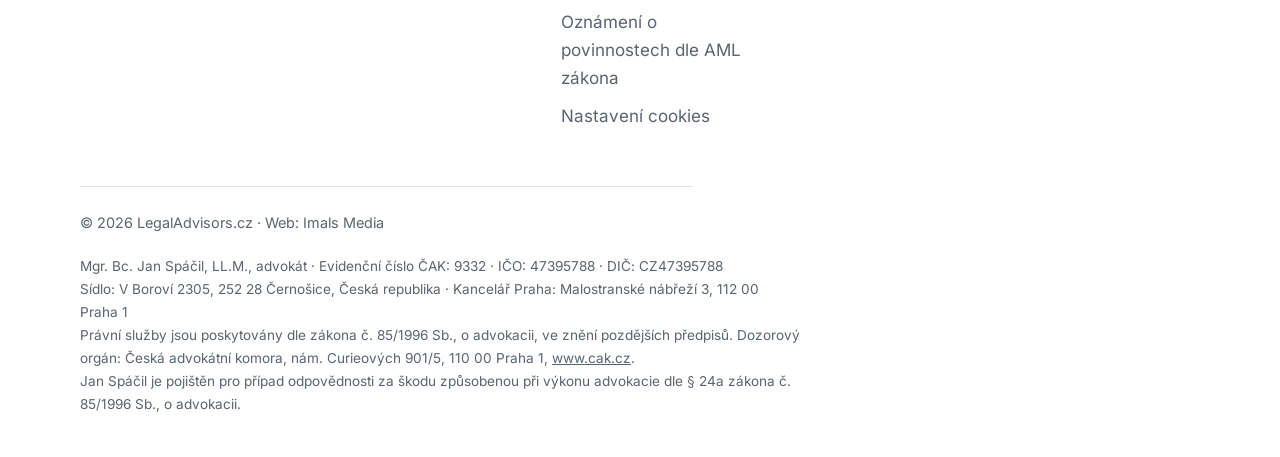
==== commit 4f7720d6: "Update benefit text on CZ homepage Co-Authored-By: Claude Opus 5.5 (1M context) <noreply@anthropic.c" ====
--- a/cz/index.html
+++ b/cz/index.html
@@ -204,7 +204,7 @@
         </div>
         <div class="benefit reveal">
           <h3>Vztah, který roste s vámi</h3>
-          <p>Ať rozšiřujete podnikání, zajišťujete majetek nebo plánujete pro budoucí generace, vyvíjím se spolu s vašimi potřebami.</p>
+          <p>Ať rozšiřujete podnikání, zajišťujete majetek nebo plánujete pro budoucí generace, jsme s vámi a vašemi potřebami.</p>
         </div>
       </div>
     </section>
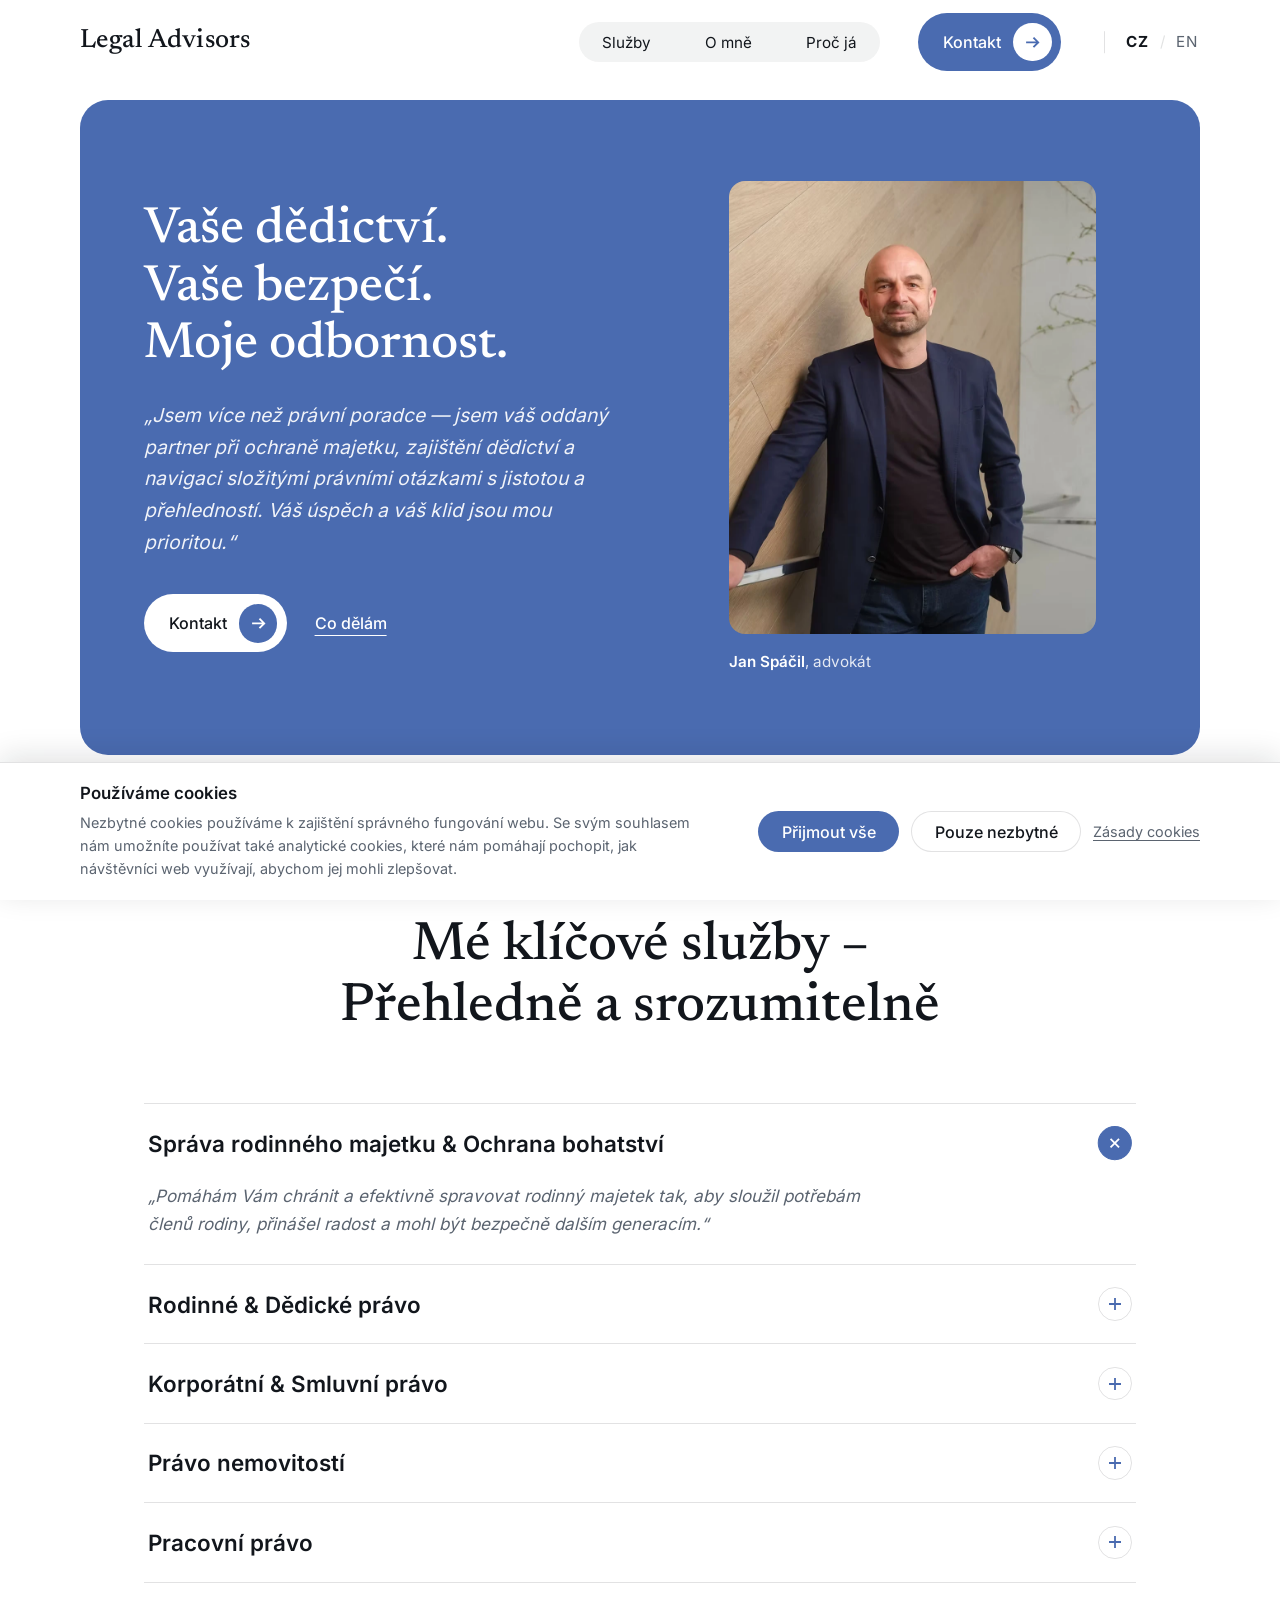
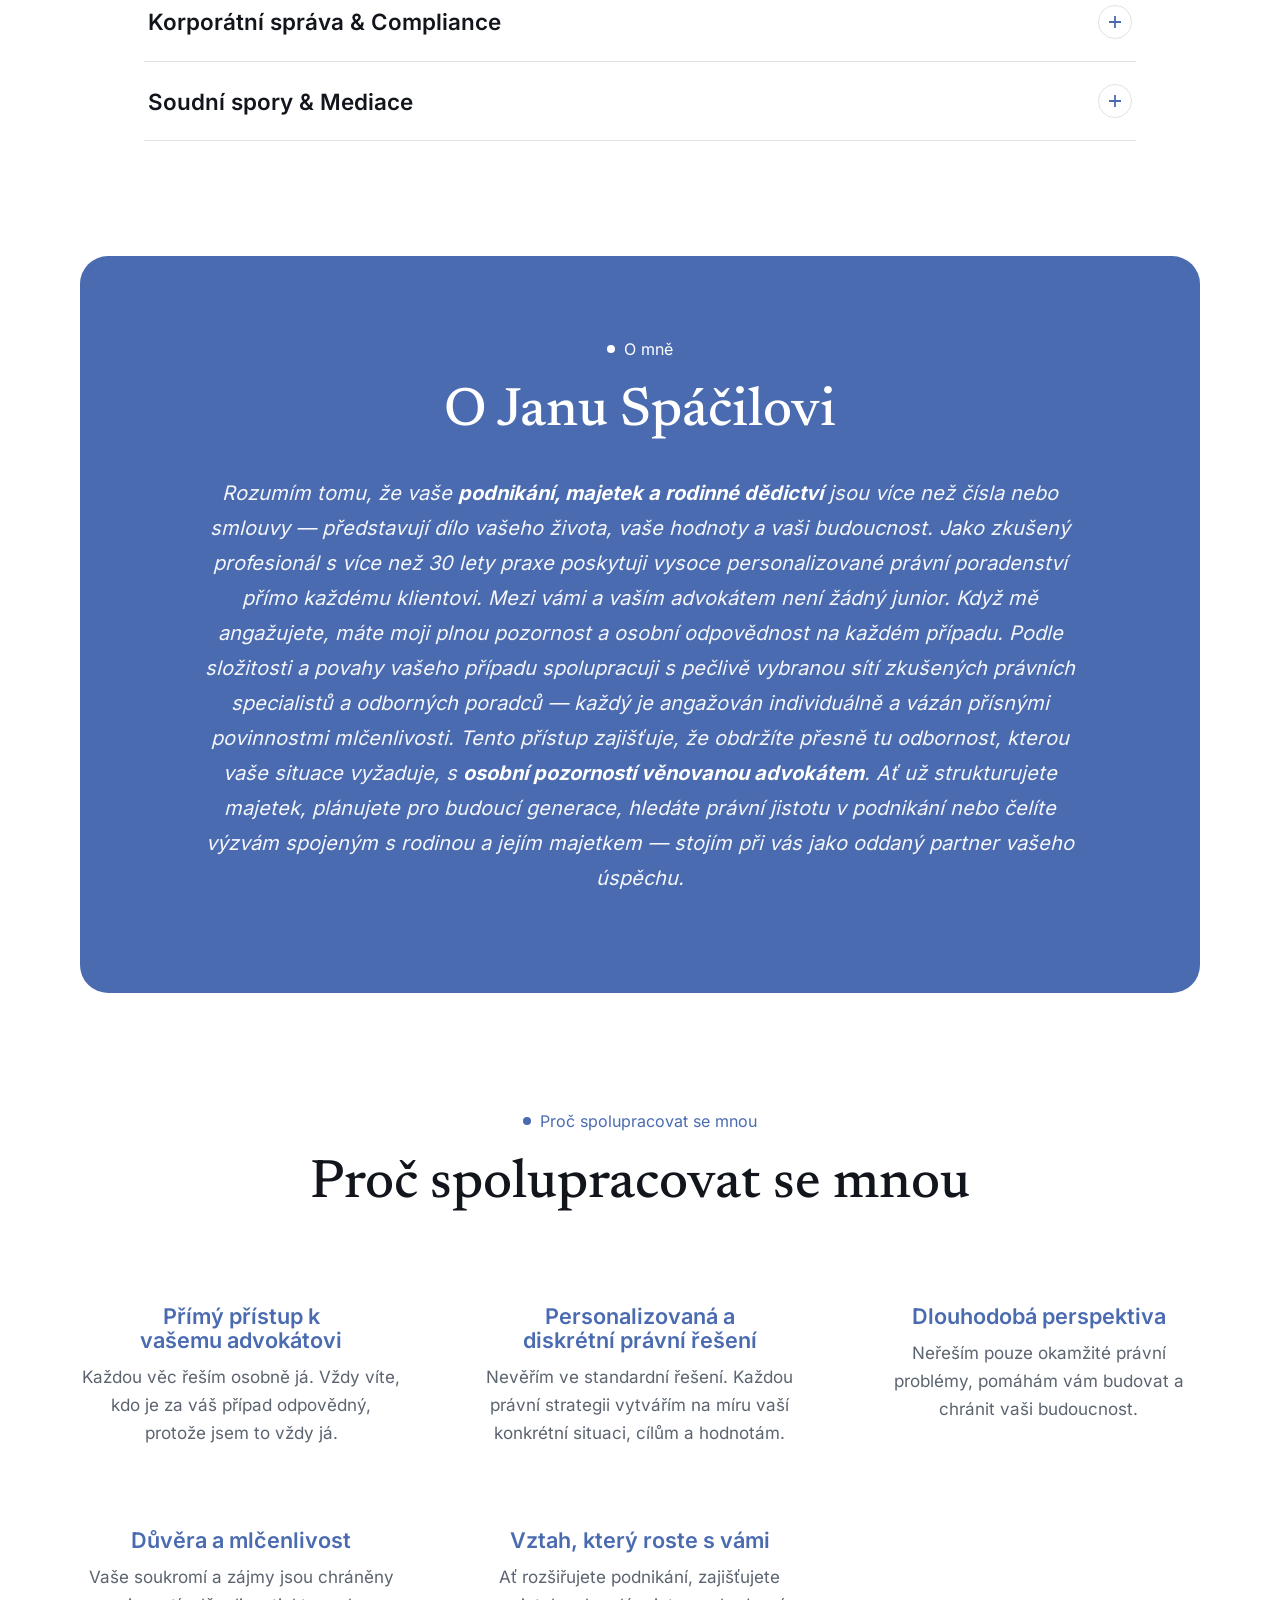
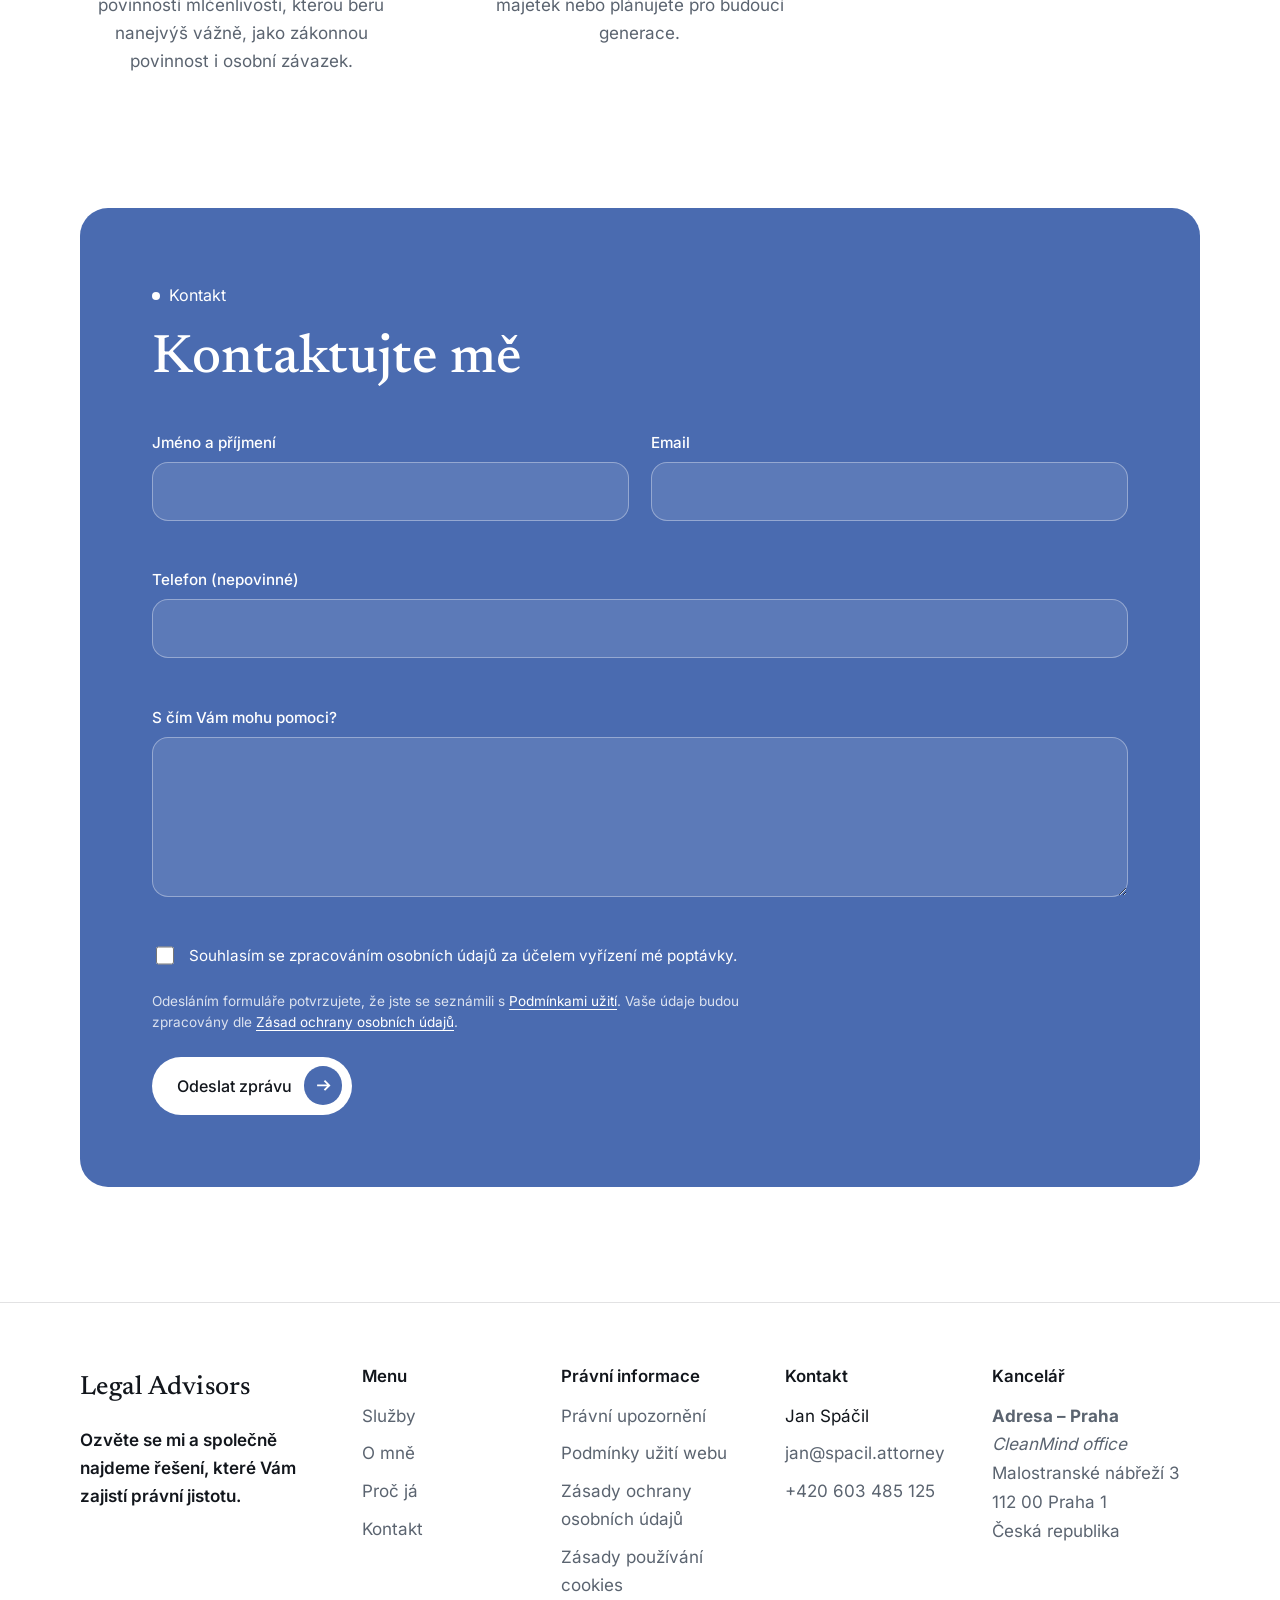
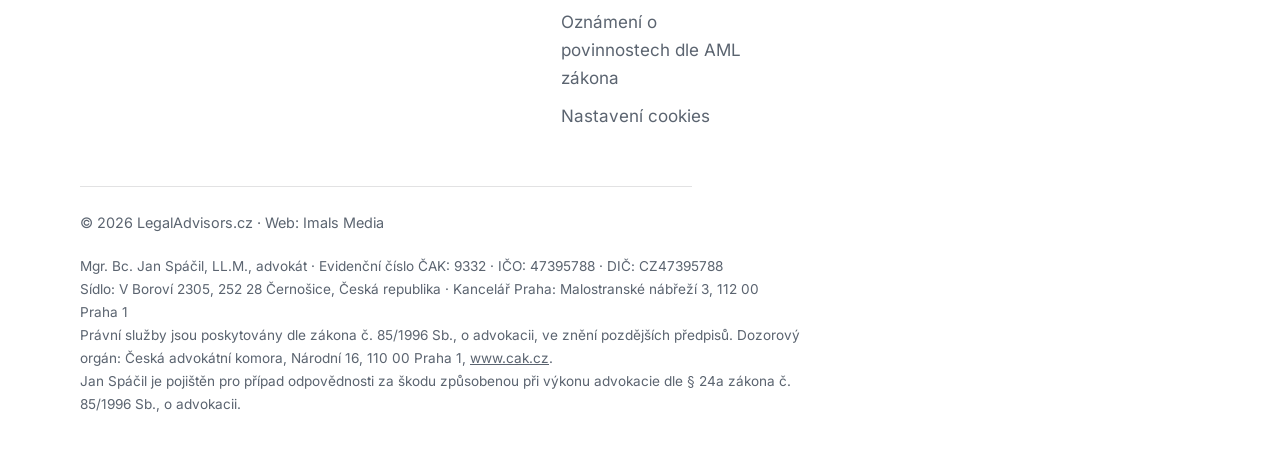
==== commit 36e5e987: "Update Czech Bar Association address and homepage copy Co-Authored-By: Claude Opus 5.5 (1M context) " ====
--- a/cz/index.html
+++ b/cz/index.html
@@ -204,7 +204,7 @@
         </div>
         <div class="benefit reveal">
           <h3>Vztah, který roste s vámi</h3>
-          <p>Ať rozšiřujete podnikání, zajišťujete majetek nebo plánujete pro budoucí generace, jsme s vámi a vašemi potřebami.</p>
+          <p>Ať rozšiřujete podnikání, zajišťujete majetek nebo plánujete pro budoucí generace.</p>
         </div>
       </div>
     </section>
@@ -308,7 +308,7 @@
       <p class="footer-legal">
         Mgr. Bc. Jan Spáčil, LL.M., advokát · Evidenční číslo ČAK: 9332 · IČO: 47395788 · DIČ: CZ47395788<br>
         Sídlo: V Boroví 2305, 252 28 Černošice, Česká republika · Kancelář Praha: Malostranské nábřeží 3, 112 00 Praha 1<br>
-        Právní služby jsou poskytovány dle zákona č. 85/1996 Sb., o advokacii, ve znění pozdějších předpisů. Dozorový orgán: Česká advokátní komora, nám. Curieových 901/5, 110 00 Praha 1, <a href="https://www.cak.cz" rel="noopener">www.cak.cz</a>.<br>
+        Právní služby jsou poskytovány dle zákona č. 85/1996 Sb., o advokacii, ve znění pozdějších předpisů. Dozorový orgán: Česká advokátní komora, Národní 16, 110 00 Praha 1, <a href="https://www.cak.cz" rel="noopener">www.cak.cz</a>.<br>
         Jan Spáčil je pojištěn pro případ odpovědnosti za škodu způsobenou při výkonu advokacie dle § 24a zákona č. 85/1996 Sb., o advokacii.
       </p>
     </div>
